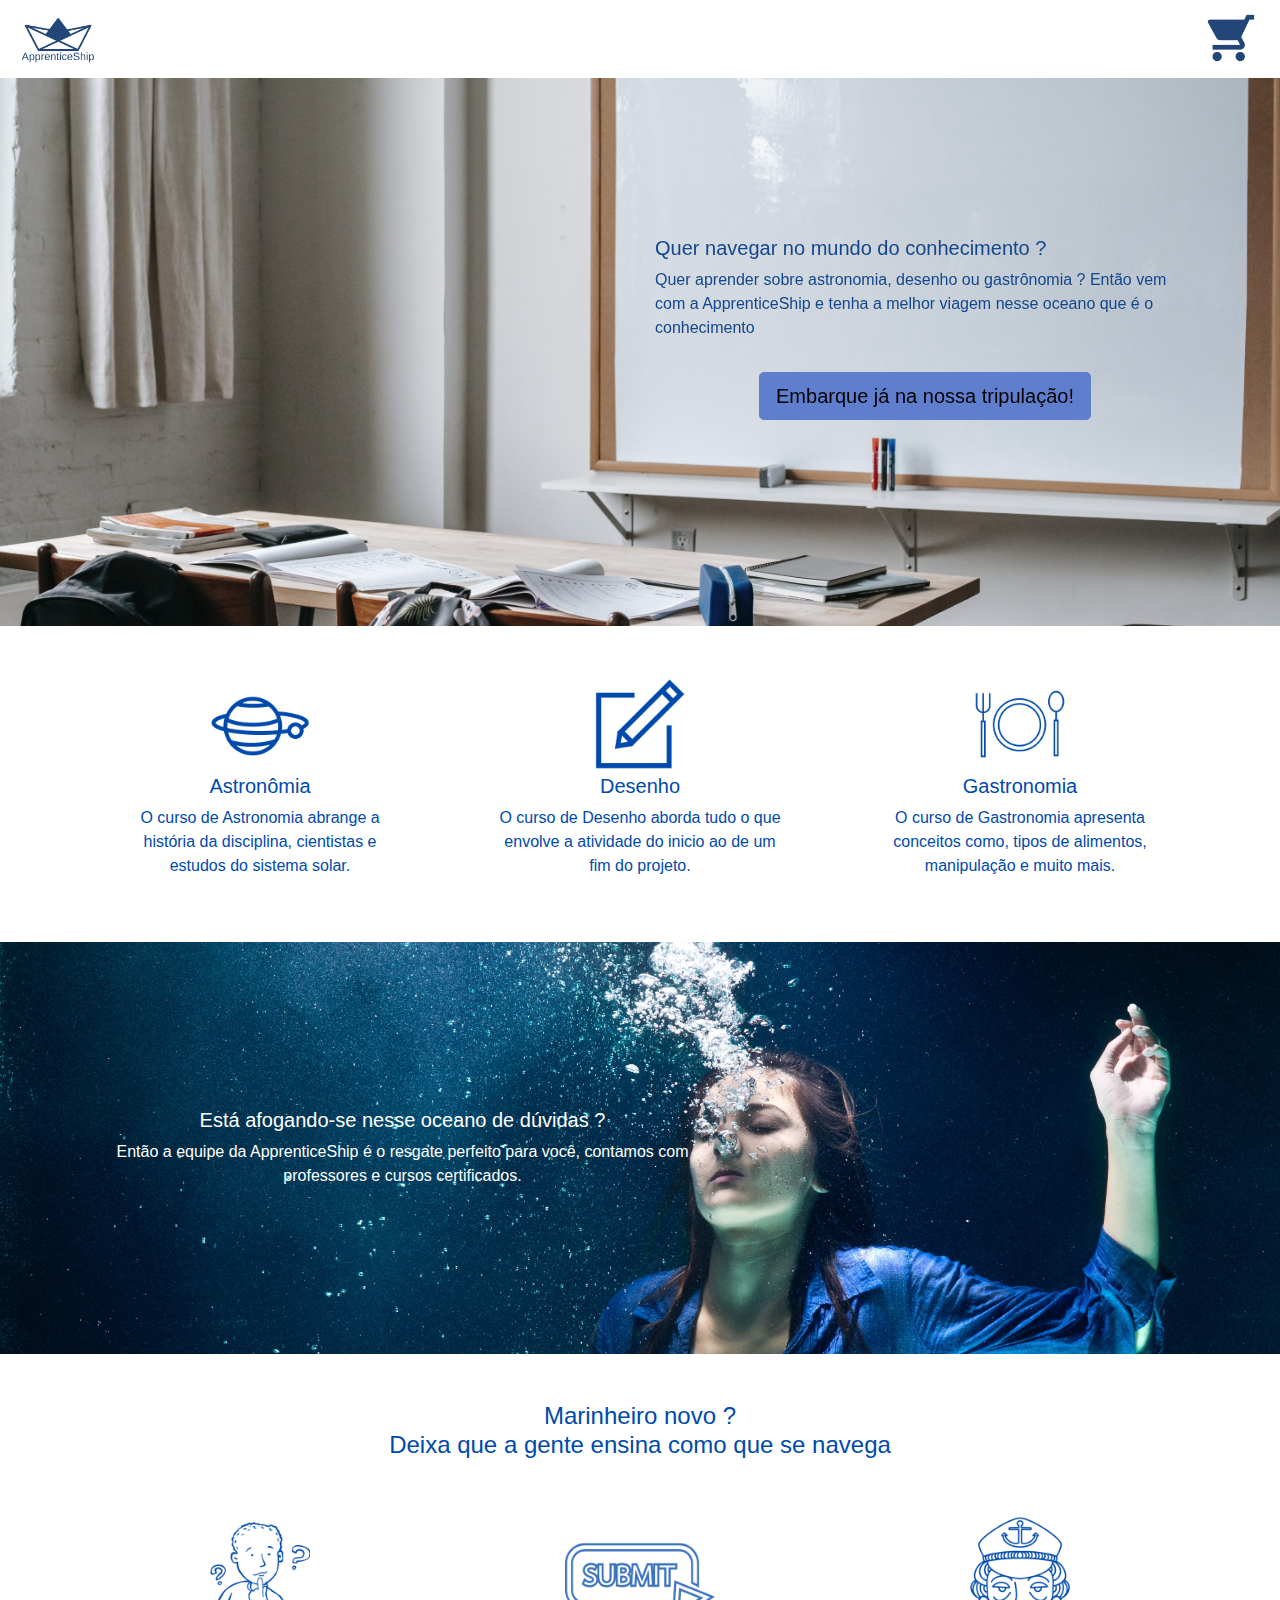
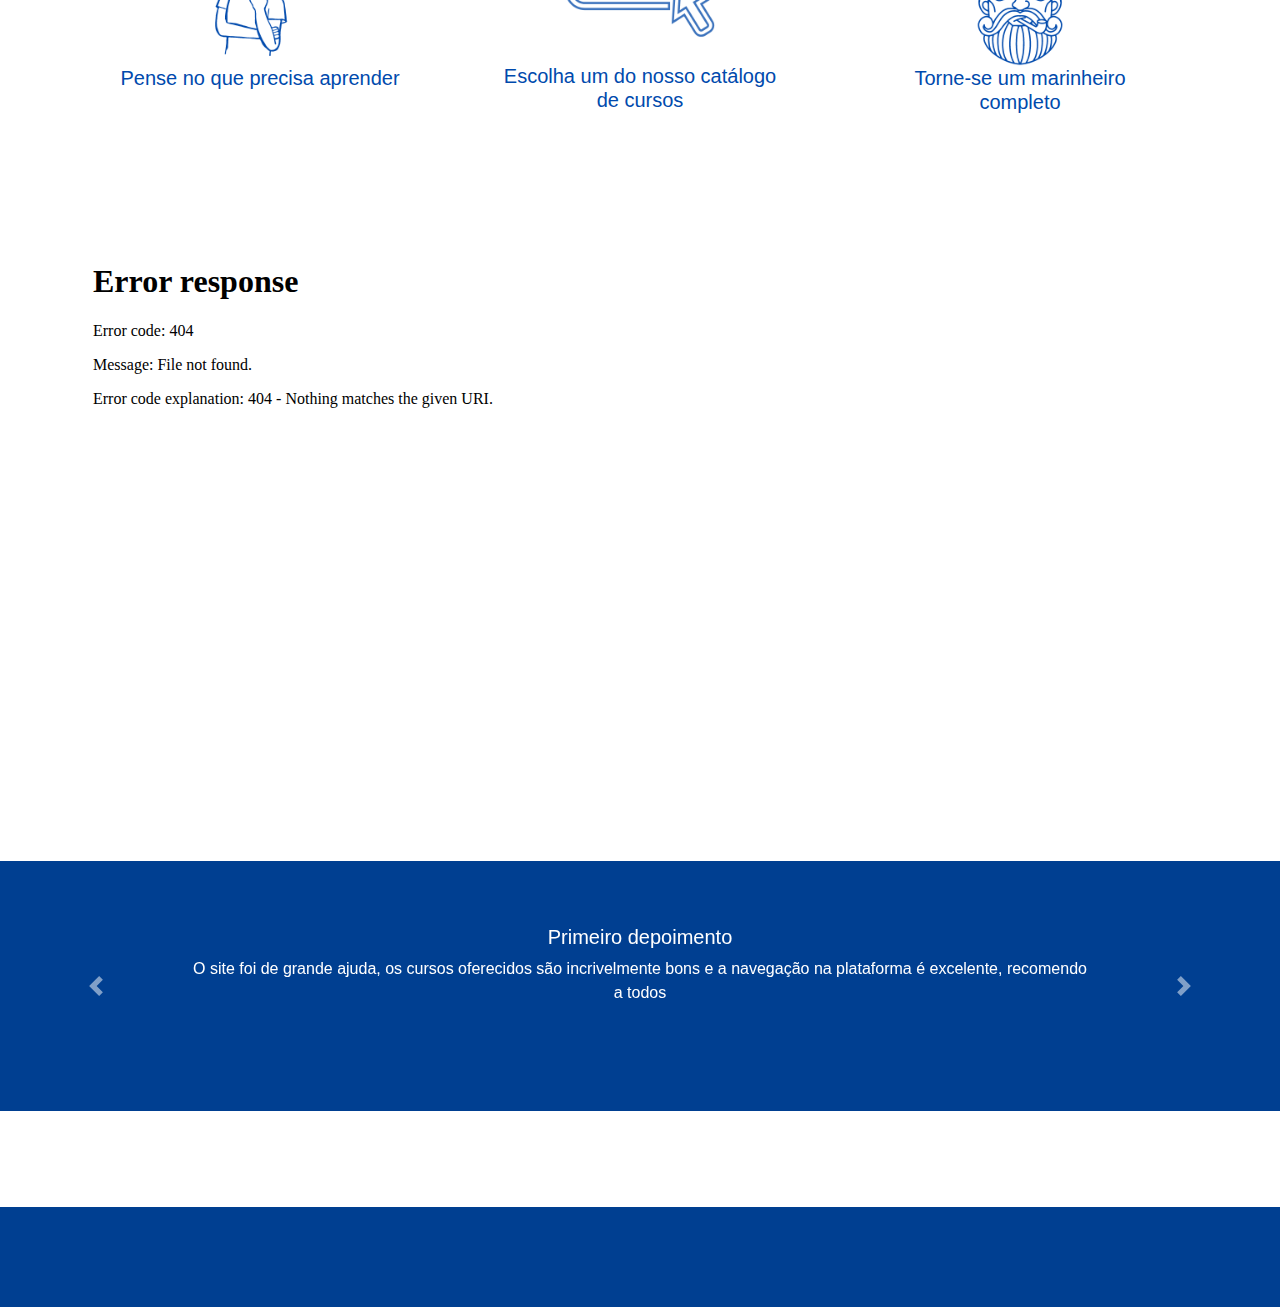
==== index.html @ dff9bfa2 "vai vai" ====
<!doctype html>
<html lang="pt-BR">
  <head>
    <meta charset="utf-8">
    <meta name="viewport" content="width=device-width, initial-scale=1, shrink-to-fit=no">
    

    <link rel="stylesheet" href="https://stackpath.bootstrapcdn.com/bootstrap/4.3.1/css/bootstrap.min.css" integrity="sha384-ggOyR0iXCbMQv3Xipma34MD+dH/1fQ784/j6cY/iJTQUOhcWr7x9JvoRxT2MZw1T" crossorigin="anonymous">
    <link rel="stylesheet" href="style.css">
    </head>
    <body>
        <header>
            <nav class="navbar navbar-light bg-light px-2">
                <a class="navbar-brand" href="#">
                    <img src="images\logo2.png" height="50px">
                </a>
                <a class="navbar-brand" href="#">
                    <img src="images\cart.png" height="50px">
                </a>
            </nav>
        </header>
        <section class="my-5 section1">
            <div class="container pt-2">
                <div class="row justify-content-end">
                    <div class="col-lg-6">
                        <h5 class="se1">Quer navegar no mundo do conhecimento ?</h5>
                        <p class="se1">Quer aprender sobre astronomia, desenho ou gastrônomia ?
                         Então vem com a ApprenticeShip e tenha a melhor viagem nesse oceano que é o conhecimento</p>
                    </div>
                </div>
                <div class="row mt-3 justify-content-end">
                    <div class="text-center mb-2 pb-5 col-lg-6">
                        <a href="#">
                            <button class="btn btn-primary btn-lg">
                                Embarque já na nossa tripulação!
                            </button>
                        </a>
                    </div>
                </div>
            </div>
        </section>

        <section class="my-5">
            <div class="container">
                <div class="products row text-center">
                    <div class="col-lg-4 px-5">
                        <img src="images\telescopic.jpg" height="100px">
                        <h5>Astronômia</h5>
                        <p> O curso de Astronomia abrange a história da disciplina, cientistas e estudos do sistema solar.</p>
                    </div>
                    <div class="col-lg-4 px-5">
                        <img src="images\draw.jpg" height="100px">
                        <h5>Desenho</h5>
                        <p>O curso de Desenho aborda tudo o que envolve a atividade do inicio ao de um fim do projeto.</p>
                    </div>
                    <div class="col-lg-4 px-5">
                        <img src="images\kitchen.jpg" height="100px">
                        <h5>Gastronomia</h5>
                        <p>O curso de Gastronomia apresenta conceitos como, tipos de alimentos, manipulação e muito mais.</p>
                    </div>
                </div>
            </div>
        </section>
        
        <section class="my-5 py-5 section2">
            <div class="container">
                <div class="row justify-content-left">
                    <div class="col-lg-7 mt-3 text-white text-center">
                        <h5>Está afogando-se nesse oceano de dúvidas ?</h5>
                        <p>Então a equipe da ApprenticeShip é o resgate perfeito para você, contamos com professores e cursos certificados.</p>
                    </div>
                </div>
            </div>
        </section>

        <section>
            <div class="container">
                <div class="row my-5 text-center">
                    <div class="col-lg-12 learning">
                        <h4>Marinheiro novo ?<br>Deixa que a gente ensina como que se navega</h4>
                    </div>
                </div>
                <div class="products row text-center">
                    <div class="col-lg-4 px-5 mb-5 pb-5">
                        <img src="images\pensa.png" height="150px">
                        <h5>Pense no que precisa aprender</h5>
                    </div>
                    <div class="col-lg-4 px-5 pt-4 pb-5">
                        <img src="images\submit.png" height="100px">
                        <h5 class="pt-4">Escolha um do nosso catálogo de cursos</h5>
                    </div>
                    <div class="col-lg-4 px-5 pb-5">
                        <img src="images\marin.png" height="150px">
                        <h5>Torne-se um marinheiro completo</h5>
                    </div>
                </div>
            </div>
        </section>
        
        <section class="py-5">
            <div class="container">
                <div class="embed-responsive embed-responsive-21by9">
                    <iframe class="embed-responsive-item" src="images\video.mp4" allowfullscreen></iframe>
                </div>
            </div>
        </section>

        <section class="py-5">
                <div id="carouselExampleIndicators" class="carousel py-5" data-ride="carousel">
                    <ol class="carousel-indicators">
                      <li data-target="#carouselExampleIndicators" data-slide-to="0" class="active"></li>
                      <li data-target="#carouselExampleIndicators" data-slide-to="1"></li>
                      <li data-target="#carouselExampleIndicators" data-slide-to="2"></li>
                    </ol>
                    <div class="carousel-inner wall-1 pt-5">
                        <div class="carousel-item active">
                            <div class="carousel-caption">
                              <h5>Primeiro depoimento</h5>
                              <p>O site foi de grande ajuda, os cursos oferecidos são incrivelmente bons e a navegação na plataforma é excelente, recomendo a todos</p>
                            </div>
                        </div>
                        <div class="carousel-item pt-5">
                            <div class="carousel-caption ">
                                <h5>segundo depoimento</h5>
                                <p>Os dois cursos que eu participei foram excelentes, me acrescentaram muito; A plataforma e os professores são ótimos !, *Recomendo demais !*.

                                    <br>- Jéssica , 27 anos</p>
                            </div>
                        </div>
                        <div class="carousel-item pt-5">
                            <div class="carousel-caption">
                              <h5>Terceiro depoimento</h5>
                              <p>A plataforma ApprenticeShip foi um marco na minha formação profissional, conteúdo que vai direto ao ponto sem enrolação, com excelente suporte e por um ótimo preço. Recomendo à todos meus amigos</p>
                            </div>
                    </div>
                    <a class="carousel-control-prev" href="#carouselExampleIndicators" role="button" data-slide="prev">
                      <span class="carousel-control-prev-icon" aria-hidden="true"></span>
                      <span class="sr-only">Previous</span>
                    </a>
                    <a class="carousel-control-next" href="#carouselExampleIndicators" role="button" data-slide="next">
                      <span class="carousel-control-next-icon" aria-hidden="true"></span>
                      <span class="sr-only">Next</span>
                    </a>
                  </div>
            </div>
        </section>

        <footer class="bg-primary wall">
            
        </footer>

        

    <script src="https://code.jquery.com/jquery-3.3.1.slim.min.js" integrity="sha384-q8i/X+965DzO0rT7abK41JStQIAqVgRVzpbzo5smXKp4YfRvH+8abtTE1Pi6jizo" crossorigin="anonymous"></script>
    <script src="https://cdnjs.cloudflare.com/ajax/libs/popper.js/1.14.7/umd/popper.min.js" integrity="sha384-UO2eT0CpHqdSJQ6hJty5KVphtPhzWj9WO1clHTMGa3JDZwrnQq4sF86dIHNDz0W1" crossorigin="anonymous"></script>
    <script src="https://stackpath.bootstrapcdn.com/bootstrap/4.3.1/js/bootstrap.min.js" integrity="sha384-JjSmVgyd0p3pXB1rRibZUAYoIIy6OrQ6VrjIEaFf/nJGzIxFDsf4x0xIM+B07jRM" crossorigin="anonymous"></script>
    </body>
</html>
---- style.css ----
.navbar-light{
    filter: grayscale(50%);
}
.bg-light{
    background-color: white!important;
    height: 30px;
}
.bg-primary{
    background-color: #003f91!important;
}
.products{
    color: #004aad;
}
.btn-primary{
    background-color: #527ff1!important;
    border-color: #527ff1!important;
    color: black!important;
}
.btn-primary:hover{
    background-color: #476ed1!important;
    border-color: #476ed1!important;
}
.learning{
    color: #004aad;
}
.section1{

    background-image: url("images/section1-1.jpg");
    background-size: 100%;
    background-repeat: no-repeat ;
    background-position: center;
    filter: grayscale(30%);
    padding-bottom: 150px!important;
    padding-top: 150px!important;
}
.section2{

    background-image: url("images/section22.jpg");
    background-size: 100%;
    background-repeat: no-repeat ;
    background-position: center;
    padding-bottom: 150px!important;
    padding-top: 150px!important;
}
.se1{
    color: #004aad;
}
.wall{
    color: black!important;
    height: 100px;
}
.wall-1{

    background-color: #003f91!important;
    background-repeat: no-repeat ;
    background-position: center;
    padding-bottom: 50px!important;
    padding-top: 200px!important;
    height: 50px!important;
}
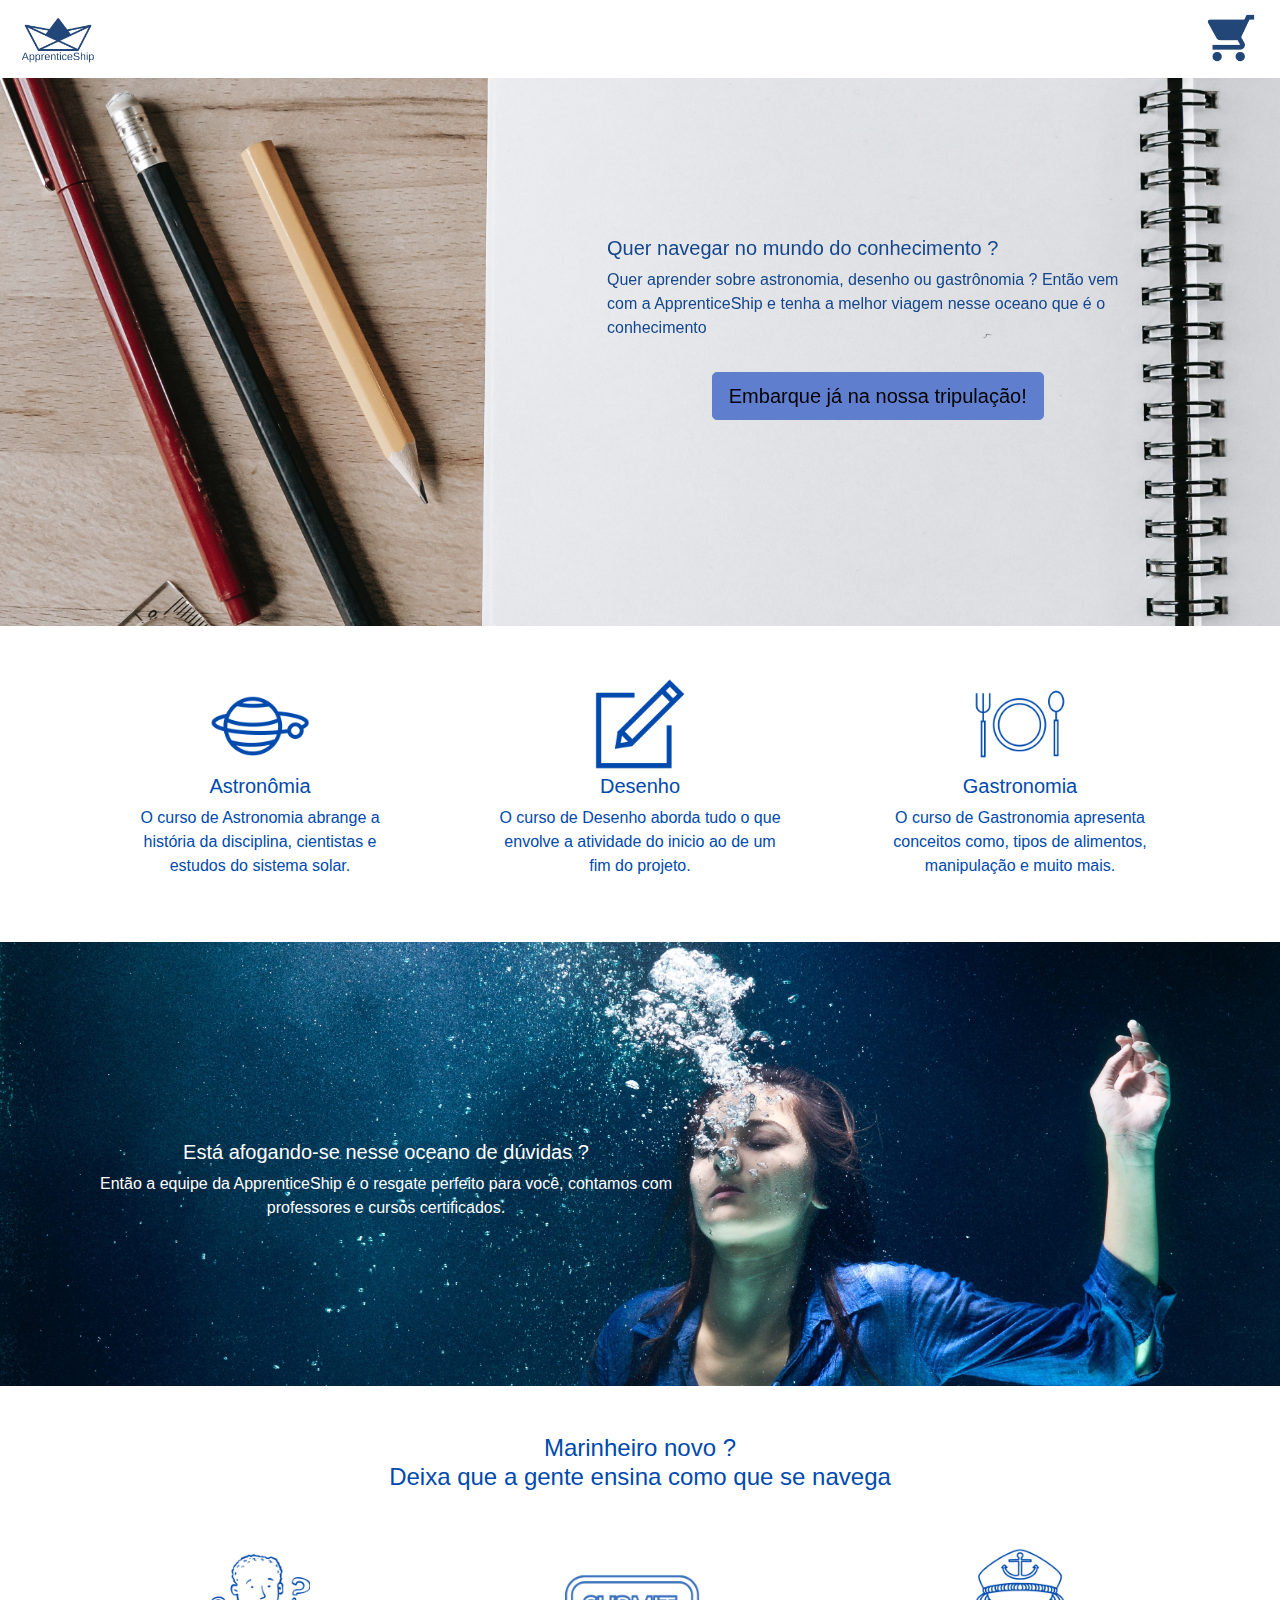
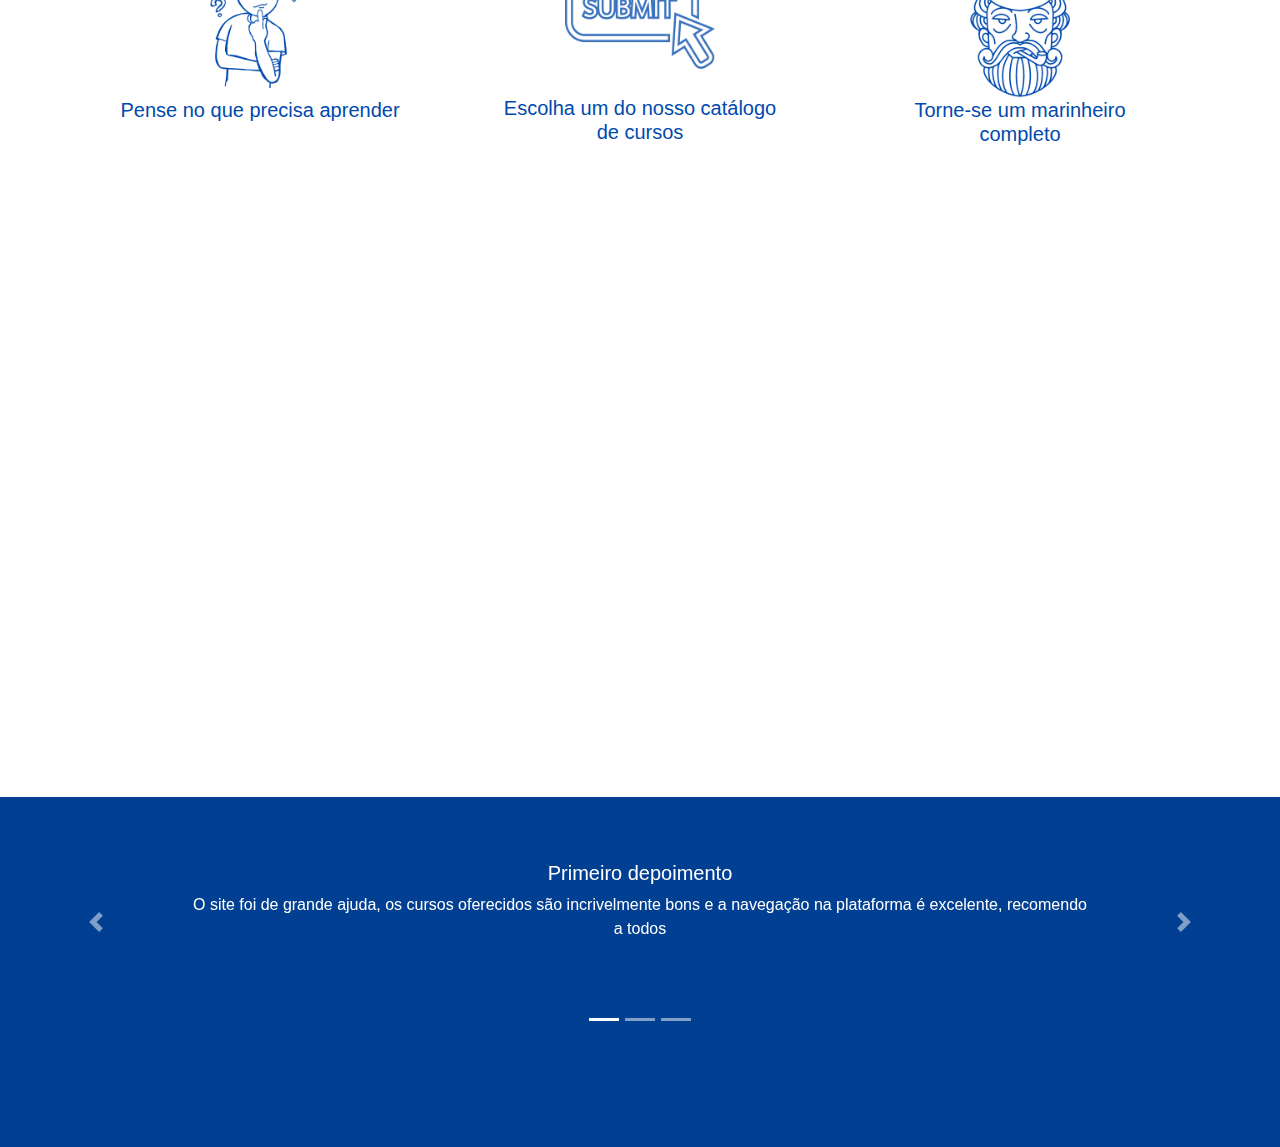
==== commit 3ebed428: "video youtube" ====
--- a/index.html
+++ b/index.html
@@ -19,17 +19,37 @@
                 </a>
             </nav>
         </header>
-        <section class="my-5 section1">
+        <section class="my-5 d-md-none section1">
             <div class="container pt-2">
                 <div class="row justify-content-end">
-                    <div class="col-lg-6">
+                    <div class="col-sm-6 pr-5">
                         <h5 class="se1">Quer navegar no mundo do conhecimento ?</h5>
                         <p class="se1">Quer aprender sobre astronomia, desenho ou gastrônomia ?
                          Então vem com a ApprenticeShip e tenha a melhor viagem nesse oceano que é o conhecimento</p>
                     </div>
                 </div>
                 <div class="row mt-3 justify-content-end">
-                    <div class="text-center mb-2 pb-5 col-lg-6">
+                    <div class="text-center mb-2 pb-5 col-sm-6 pr-5">
+                        <a href="#">
+                            <button class="btn btn-primary btn-md">
+                                Embarque já na nossa tripulação!
+                            </button>
+                        </a>
+                    </div>
+                </div>
+            </div>
+        </section>
+        <section class="my-5 d-none d-md-block section1">
+            <div class="container pt-2">
+                <div class="row justify-content-end">
+                    <div class="col-md-6 mr-5">
+                        <h5 class="se1">Quer navegar no mundo do conhecimento ?</h5>
+                        <p class="se1">Quer aprender sobre astronomia, desenho ou gastrônomia ?
+                         Então vem com a ApprenticeShip e tenha a melhor viagem nesse oceano que é o conhecimento</p>
+                    </div>
+                </div>
+                <div class="row mt-3 justify-content-end mr-5">
+                    <div class="text-center mb-2 pb-5 col-md-6">
                         <a href="#">
                             <button class="btn btn-primary btn-lg">
                                 Embarque já na nossa tripulação!
@@ -44,28 +64,38 @@
             <div class="container">
                 <div class="products row text-center">
                     <div class="col-lg-4 px-5">
-                        <img src="images\telescopic.jpg" height="100px">
+                        <img src="images\telescopic.png" height="100px">
                         <h5>Astronômia</h5>
                         <p> O curso de Astronomia abrange a história da disciplina, cientistas e estudos do sistema solar.</p>
                     </div>
                     <div class="col-lg-4 px-5">
-                        <img src="images\draw.jpg" height="100px">
+                        <img src="images\draw.png" height="100px">
                         <h5>Desenho</h5>
                         <p>O curso de Desenho aborda tudo o que envolve a atividade do inicio ao de um fim do projeto.</p>
                     </div>
                     <div class="col-lg-4 px-5">
-                        <img src="images\kitchen.jpg" height="100px">
+                        <img src="images\kitchen.png" height="100px">
                         <h5>Gastronomia</h5>
                         <p>O curso de Gastronomia apresenta conceitos como, tipos de alimentos, manipulação e muito mais.</p>
                     </div>
                 </div>
             </div>
         </section>
-        
-        <section class="my-5 py-5 section2">
+
+        <section class="d-md-none section2 py-5">
             <div class="container">
-                <div class="row justify-content-left">
-                    <div class="col-lg-7 mt-3 text-white text-center">
+                <div class="row pt-5 justify-content-start pe">
+                    <div class="col-md-7 mt-0 mb-5 text-white text-center">
+                        <p class="title">Está afogando-se nesse oceano de dúvidas ?</p>
+                        <p>Então a equipe da ApprenticeShip é o resgate perfeito para você, contamos com professores e cursos certificados.</p>
+                    </div>
+                </div>
+            </div>
+        </section>
+        <section class="d-none d-md-block section2 py-5">
+            <div class="container">
+                <div class="row pt-5 justify-content-start">
+                    <div class="col-md-7 pr-5 text-white text-center">
                         <h5>Está afogando-se nesse oceano de dúvidas ?</h5>
                         <p>Então a equipe da ApprenticeShip é o resgate perfeito para você, contamos com professores e cursos certificados.</p>
                     </div>
@@ -100,34 +130,34 @@
         <section class="py-5">
             <div class="container">
                 <div class="embed-responsive embed-responsive-21by9">
-                    <iframe class="embed-responsive-item" src="images\video.mp4" allowfullscreen></iframe>
+                    <iframe class="embed-responsive-item" src="https://www.youtube.com/watch?v=-cHSj-VCXAU&t=16s" allowfullscreen></iframe>
                 </div>
             </div>
         </section>
 
-        <section class="py-5">
-                <div id="carouselExampleIndicators" class="carousel py-5" data-ride="carousel">
+        <section>
+                <div id="carouselExampleIndicators" class="carousel" data-ride="carousel">
                     <ol class="carousel-indicators">
                       <li data-target="#carouselExampleIndicators" data-slide-to="0" class="active"></li>
                       <li data-target="#carouselExampleIndicators" data-slide-to="1"></li>
                       <li data-target="#carouselExampleIndicators" data-slide-to="2"></li>
                     </ol>
-                    <div class="carousel-inner wall-1 pt-5">
+                    <div class="carousel-inner wall-1">
                         <div class="carousel-item active">
                             <div class="carousel-caption">
                               <h5>Primeiro depoimento</h5>
                               <p>O site foi de grande ajuda, os cursos oferecidos são incrivelmente bons e a navegação na plataforma é excelente, recomendo a todos</p>
                             </div>
                         </div>
-                        <div class="carousel-item pt-5">
-                            <div class="carousel-caption ">
+                        <div class="carousel-item py-4">
+                            <div class="carousel-caption">
                                 <h5>segundo depoimento</h5>
                                 <p>Os dois cursos que eu participei foram excelentes, me acrescentaram muito; A plataforma e os professores são ótimos !, *Recomendo demais !*.
 
                                     <br>- Jéssica , 27 anos</p>
                             </div>
                         </div>
-                        <div class="carousel-item pt-5">
+                        <div class="carousel-item py-5">                            
                             <div class="carousel-caption">
                               <h5>Terceiro depoimento</h5>
                               <p>A plataforma ApprenticeShip foi um marco na minha formação profissional, conteúdo que vai direto ao ponto sem enrolação, com excelente suporte e por um ótimo preço. Recomendo à todos meus amigos</p>
--- a/style.css
+++ b/style.css
@@ -52,9 +52,16 @@
 .wall-1{
 
     background-color: #003f91!important;
-    background-repeat: no-repeat ;
-    background-position: center;
     padding-bottom: 50px!important;
     padding-top: 200px!important;
     height: 50px!important;
+}
+.pe{
+    padding-right: 300px;
+    font-size: 13px;
+}
+.title{
+    padding-top: 10px;
+    font-size: 15px;
+    font-weight: bold;
 }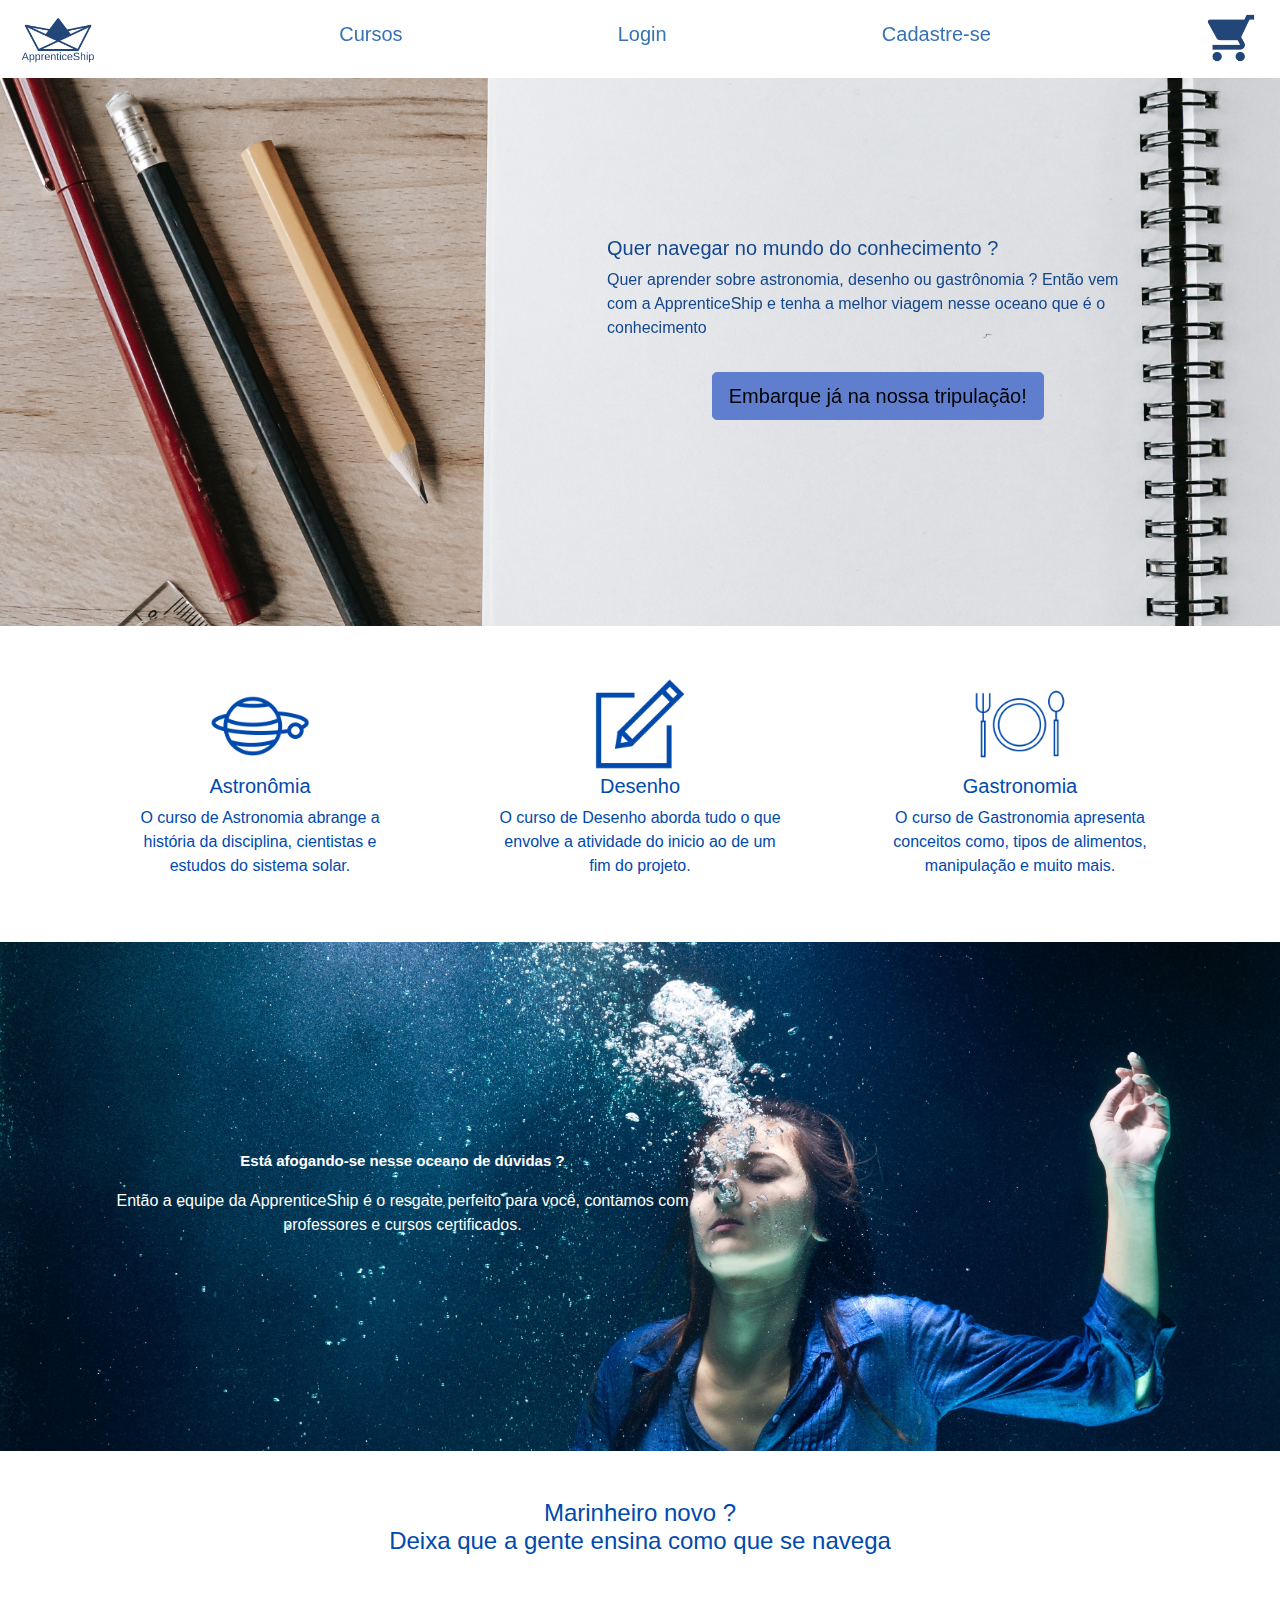
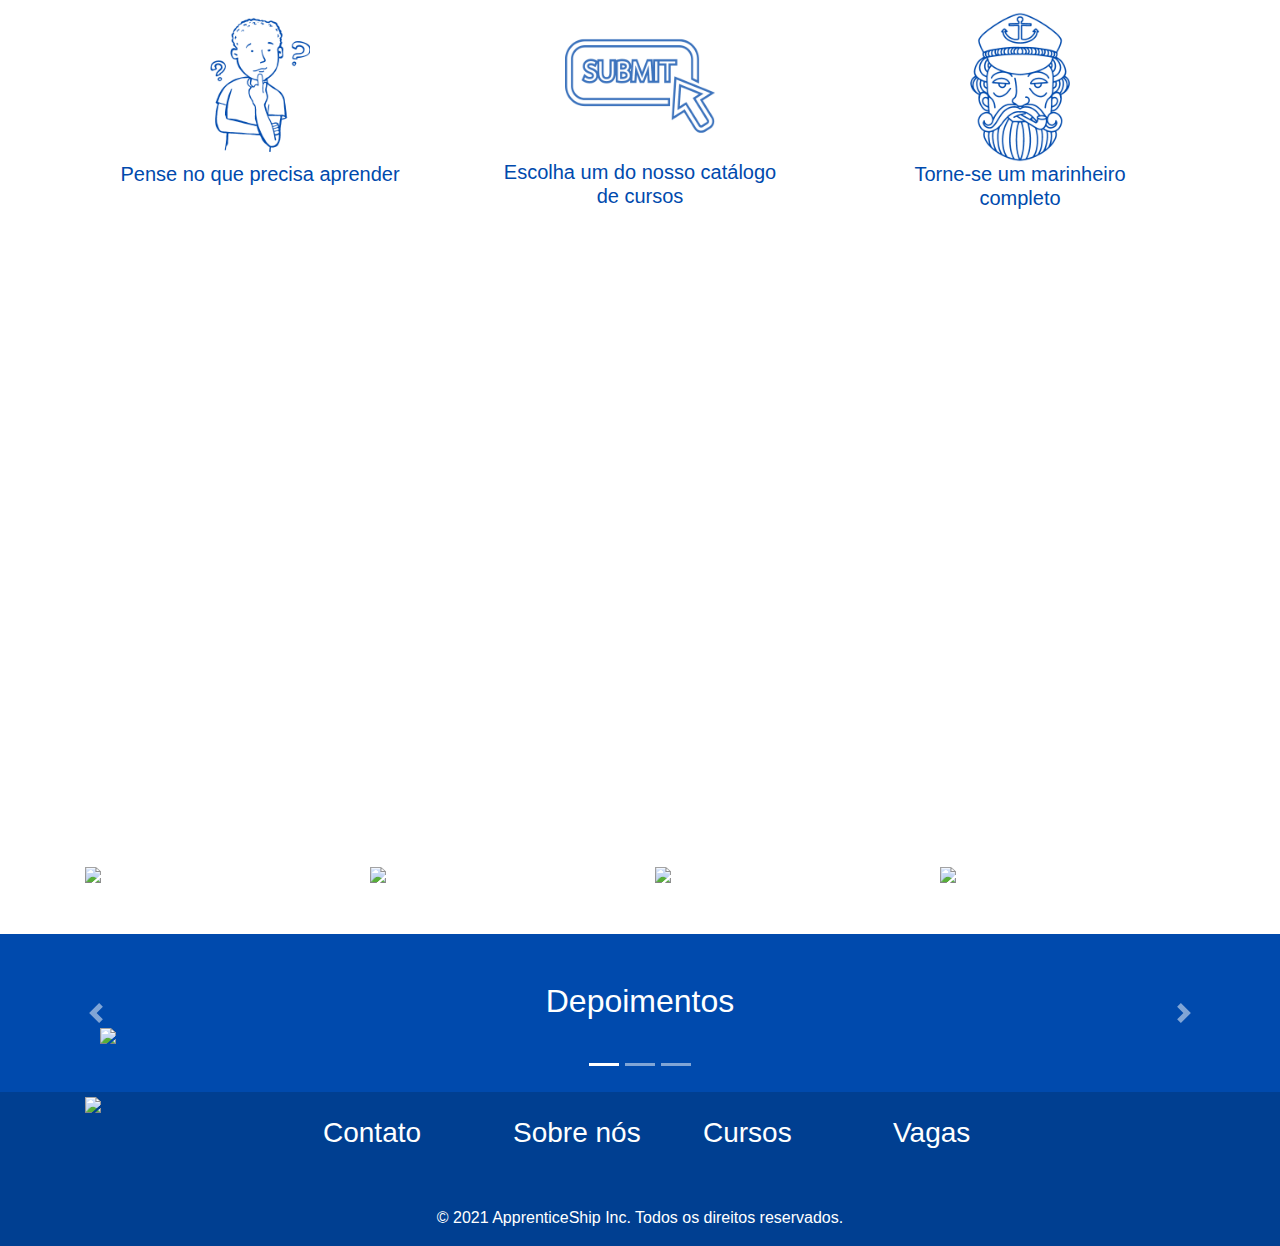
==== commit 31ef6092: "final.1" ====
--- a/index.html
+++ b/index.html
@@ -14,10 +14,18 @@
                 <a class="navbar-brand" href="#">
                     <img src="images\logo2.png" height="50px">
                 </a>
+                <a  href="#">
+                    <h5>Cursos</h5>
+                </a>
+                <a  href="#">
+                    <h5>Login</h5>
+                </a>
+                <a  href="#">
+                    <h5>Cadastre-se</h5>
+                </a>
                 <a class="navbar-brand" href="#">
                     <img src="images\cart.png" height="50px">
                 </a>
-            </nav>
         </header>
         <section class="my-5 d-md-none section1">
             <div class="container pt-2">
@@ -82,21 +90,11 @@
             </div>
         </section>
 
-        <section class="d-md-none section2 py-5">
-            <div class="container">
-                <div class="row pt-5 justify-content-start pe">
+        <section class="section2 py-5">
+            <div class="container">
+                <div class="row pt-5 justify-content-start">
                     <div class="col-md-7 mt-0 mb-5 text-white text-center">
                         <p class="title">Está afogando-se nesse oceano de dúvidas ?</p>
-                        <p>Então a equipe da ApprenticeShip é o resgate perfeito para você, contamos com professores e cursos certificados.</p>
-                    </div>
-                </div>
-            </div>
-        </section>
-        <section class="d-none d-md-block section2 py-5">
-            <div class="container">
-                <div class="row pt-5 justify-content-start">
-                    <div class="col-md-7 pr-5 text-white text-center">
-                        <h5>Está afogando-se nesse oceano de dúvidas ?</h5>
                         <p>Então a equipe da ApprenticeShip é o resgate perfeito para você, contamos com professores e cursos certificados.</p>
                     </div>
                 </div>
@@ -129,54 +127,87 @@
         
         <section class="py-5">
             <div class="container">
-                <div class="embed-responsive embed-responsive-21by9">
-                    <iframe class="embed-responsive-item" src="https://www.youtube.com/watch?v=-cHSj-VCXAU&t=16s" allowfullscreen></iframe>
-                </div>
-            </div>
-        </section>
-
-        <section>
-                <div id="carouselExampleIndicators" class="carousel" data-ride="carousel">
-                    <ol class="carousel-indicators">
-                      <li data-target="#carouselExampleIndicators" data-slide-to="0" class="active"></li>
-                      <li data-target="#carouselExampleIndicators" data-slide-to="1"></li>
-                      <li data-target="#carouselExampleIndicators" data-slide-to="2"></li>
-                    </ol>
-                    <div class="carousel-inner wall-1">
-                        <div class="carousel-item active">
-                            <div class="carousel-caption">
-                              <h5>Primeiro depoimento</h5>
-                              <p>O site foi de grande ajuda, os cursos oferecidos são incrivelmente bons e a navegação na plataforma é excelente, recomendo a todos</p>
-                            </div>
-                        </div>
-                        <div class="carousel-item py-4">
-                            <div class="carousel-caption">
-                                <h5>segundo depoimento</h5>
-                                <p>Os dois cursos que eu participei foram excelentes, me acrescentaram muito; A plataforma e os professores são ótimos !, *Recomendo demais !*.
-
-                                    <br>- Jéssica , 27 anos</p>
-                            </div>
-                        </div>
-                        <div class="carousel-item py-5">                            
-                            <div class="carousel-caption">
-                              <h5>Terceiro depoimento</h5>
-                              <p>A plataforma ApprenticeShip foi um marco na minha formação profissional, conteúdo que vai direto ao ponto sem enrolação, com excelente suporte e por um ótimo preço. Recomendo à todos meus amigos</p>
-                            </div>
-                    </div>
-                    <a class="carousel-control-prev" href="#carouselExampleIndicators" role="button" data-slide="prev">
-                      <span class="carousel-control-prev-icon" aria-hidden="true"></span>
-                      <span class="sr-only">Previous</span>
-                    </a>
-                    <a class="carousel-control-next" href="#carouselExampleIndicators" role="button" data-slide="next">
-                      <span class="carousel-control-next-icon" aria-hidden="true"></span>
-                      <span class="sr-only">Next</span>
-                    </a>
+                <div class="row  embed-responsive embed-responsive-21by9">
+                        <iframe src="https://www.youtube.com/embed/HK7feAF4VtI" title="YouTube video player"
+                frameborder="0" allow="accelerometer; autoplay; clipboard-write; encrypted-media; gyroscope; picture-in-picture" allowfullscreen></iframe>
+                </div>
+               <div class="row justify-content-center">
+                <div class="col-sm-3 pt-5">
+                    <img src="C:\Users\cmath\Desktop\programas html\gtraniee\templete vini\images\google.png" height="100px">
+                </div>
+                <div class="col-sm-3 pt-5">
+                    <img src="C:\Users\cmath\Desktop\programas html\gtraniee\templete vini\images\skype.png" height="100px">
+                </div>
+                <div class="col-sm-3 pt-5">
+                    <img src="C:\Users\cmath\Desktop\programas html\gtraniee\templete vini\images\adidas.png" height="100px">
+                </div>
+                <div class="col-sm-3 pt-5">
+                    <img src="C:\Users\cmath\Desktop\programas html\gtraniee\templete vini\images\discord.png" height="100px">
+                </div>
+               </div>
+            </div>
+        </section>
+            <div id="carouselExampleIndicators" class="py-5 carousel slide" data-ride="carousel">
+                <h2 class="text-center text-white">Depoimentos</h2>
+                <ol class="carousel-indicators">
+                  <li data-target="#carouselExampleIndicators" data-slide-to="0" class="active"></li>
+                  <li data-target="#carouselExampleIndicators" data-slide-to="1"></li>
+                  <li data-target="#carouselExampleIndicators" data-slide-to="2"></li>
+                </ol>
+                <div class="carousel-inner">
+                  <div class="carousel-item active">
+                    <img class="d-block w-100" src="C:\Users\cmath\Desktop\programas html\gtraniee\templete vini\images\depoi1.png">
                   </div>
-            </div>
-        </section>
-
-        <footer class="bg-primary wall">
-            
+                  <div class="carousel-item">
+                    <img class="d-block w-100" src="C:\Users\cmath\Desktop\programas html\gtraniee\templete vini\images\depoi2.png">
+                  </div>
+                  <div class="carousel-item">
+                    <img class="d-block w-100" src="C:\Users\cmath\Desktop\programas html\gtraniee\templete vini\images\depoi3.png">
+                  </div>
+                </div>
+                <a class="carousel-control-prev" href="#carouselExampleIndicators" role="button" data-slide="prev">
+                  <span class="carousel-control-prev-icon" aria-hidden="true"></span>
+                  <span class="sr-only">Anterior</span>
+                </a>
+                <a class="carousel-control-next" href="#carouselExampleIndicators" role="button" data-slide="next">
+                  <span class="carousel-control-next-icon" aria-hidden="true"></span>
+                  <span class="sr-only">Próximo</span>
+                </a>
+            </div>
+
+        <footer class="bg-primary">
+            <div class="container">
+                <div class="row">
+                    <div class="col-lg-2 pb-4 mr-5">
+                        <a href="#">
+                            <img src="C:\Users\cmath\Desktop\programas html\gtraniee\templete vini\images\logoB.png" height="100px">
+                        </a>
+                    </div>
+                    <div class="col-lg-2 pt-4">
+                        <a href="#">
+                            <h3 class="text-white">Contato</h3>
+                        </a>
+                    </div>
+                    <div class="col-lg-2 pt-4">
+                        <a href="#">
+                            <h3 class="text-white">Sobre nós</h3>
+                        </a>
+                    </div>
+                    <div class="col-lg-2 pt-4">
+                        <a href="#">
+                            <h3 class="text-white">Cursos</h3>
+                        </a>
+                    </div>
+                    <div class="col-lg-2 pt-4">
+                        <a href="#">
+                            <h3 class="text-white">Vagas</h3>
+                        </a>
+                    </div>
+                    <div class="col-lg-12 text-center pt-5 mb-0">
+                        <p class="text-white">© 2021 ApprenticeShip Inc. Todos os direitos reservados.</p>
+                    </div>
+                </div>
+            </div>
         </footer>
 
         
--- a/style.css
+++ b/style.css
@@ -45,10 +45,7 @@
 .se1{
     color: #004aad;
 }
-.wall{
-    color: black!important;
-    height: 100px;
-}
+
 .wall-1{
 
     background-color: #003f91!important;
@@ -64,4 +61,9 @@
     padding-top: 10px;
     font-size: 15px;
     font-weight: bold;
+}
+.slide{
+    padding-left: 100px !important;
+    padding-right: 100px !important;
+    background-color: #004aad;
 }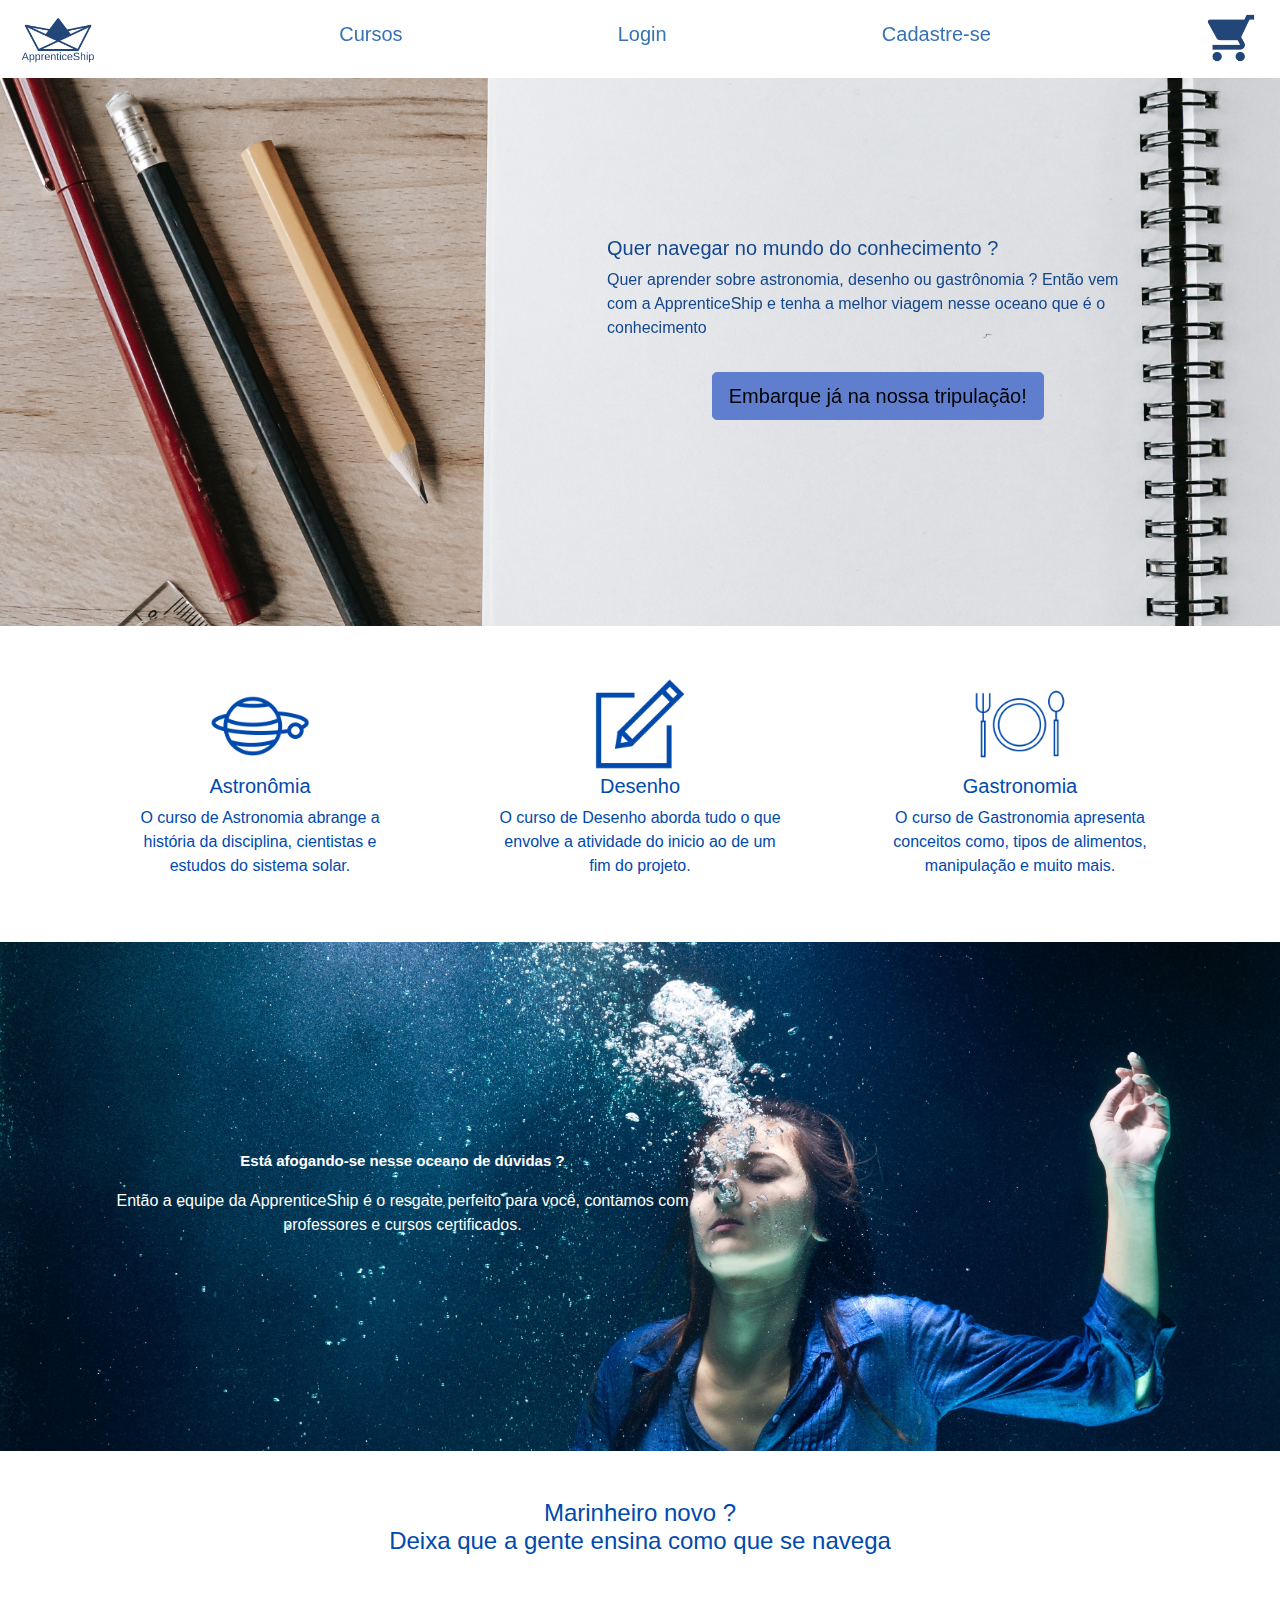
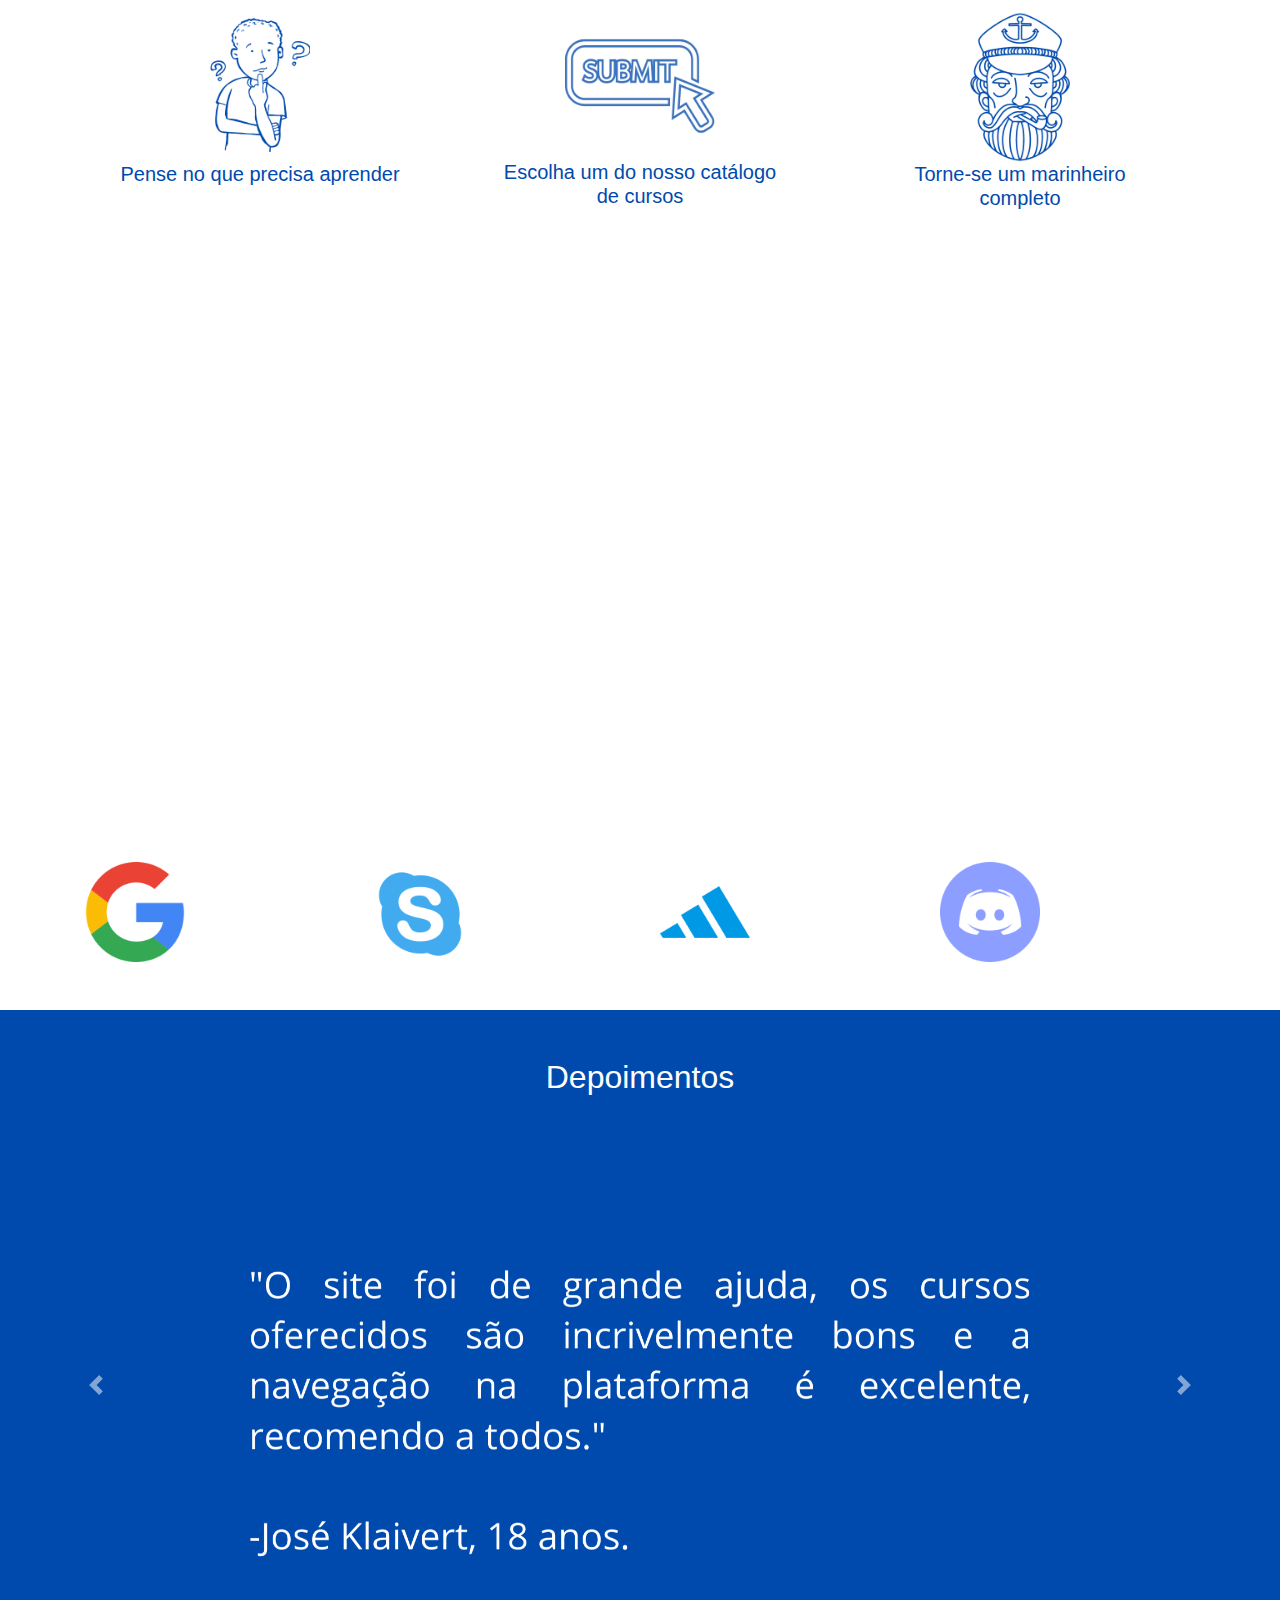
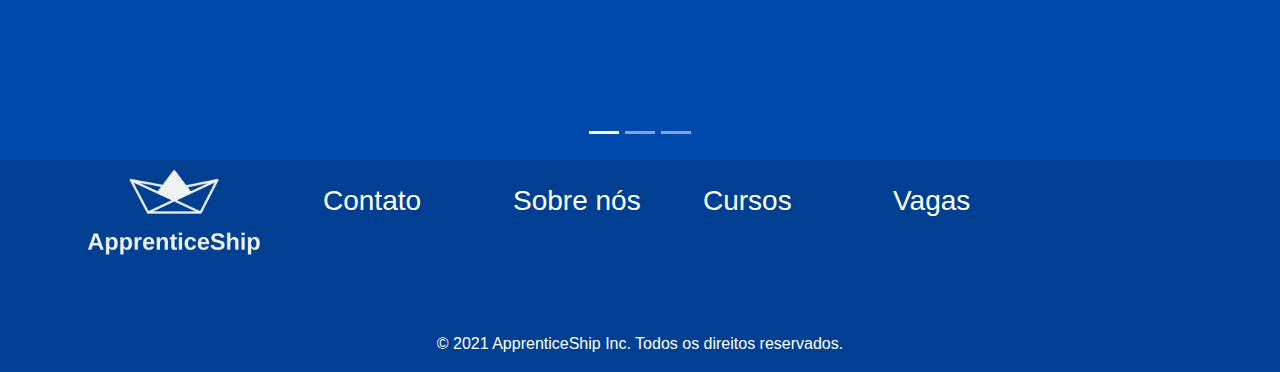
==== commit 706888ee: "final.1" ====
--- a/index.html
+++ b/index.html
@@ -133,16 +133,16 @@
                 </div>
                <div class="row justify-content-center">
                 <div class="col-sm-3 pt-5">
-                    <img src="C:\Users\cmath\Desktop\programas html\gtraniee\templete vini\images\google.png" height="100px">
-                </div>
-                <div class="col-sm-3 pt-5">
-                    <img src="C:\Users\cmath\Desktop\programas html\gtraniee\templete vini\images\skype.png" height="100px">
-                </div>
-                <div class="col-sm-3 pt-5">
-                    <img src="C:\Users\cmath\Desktop\programas html\gtraniee\templete vini\images\adidas.png" height="100px">
-                </div>
-                <div class="col-sm-3 pt-5">
-                    <img src="C:\Users\cmath\Desktop\programas html\gtraniee\templete vini\images\discord.png" height="100px">
+                    <img src="images\google.png" height="100px">
+                </div>
+                <div class="col-sm-3 pt-5">
+                    <img src="images\skype.png" height="100px">
+                </div>
+                <div class="col-sm-3 pt-5">
+                    <img src="images\adidas.png" height="100px">
+                </div>
+                <div class="col-sm-3 pt-5">
+                    <img src="images\discord.png" height="100px">
                 </div>
                </div>
             </div>
@@ -156,13 +156,13 @@
                 </ol>
                 <div class="carousel-inner">
                   <div class="carousel-item active">
-                    <img class="d-block w-100" src="C:\Users\cmath\Desktop\programas html\gtraniee\templete vini\images\depoi1.png">
+                    <img class="d-block w-100" src="images\depoi1.png">
                   </div>
                   <div class="carousel-item">
-                    <img class="d-block w-100" src="C:\Users\cmath\Desktop\programas html\gtraniee\templete vini\images\depoi2.png">
+                    <img class="d-block w-100" src="images\depoi2.png">
                   </div>
                   <div class="carousel-item">
-                    <img class="d-block w-100" src="C:\Users\cmath\Desktop\programas html\gtraniee\templete vini\images\depoi3.png">
+                    <img class="d-block w-100" src="images\depoi3.png">
                   </div>
                 </div>
                 <a class="carousel-control-prev" href="#carouselExampleIndicators" role="button" data-slide="prev">
@@ -180,7 +180,7 @@
                 <div class="row">
                     <div class="col-lg-2 pb-4 mr-5">
                         <a href="#">
-                            <img src="C:\Users\cmath\Desktop\programas html\gtraniee\templete vini\images\logoB.png" height="100px">
+                            <img src="images\logoB.png" height="100px">
                         </a>
                     </div>
                     <div class="col-lg-2 pt-4">
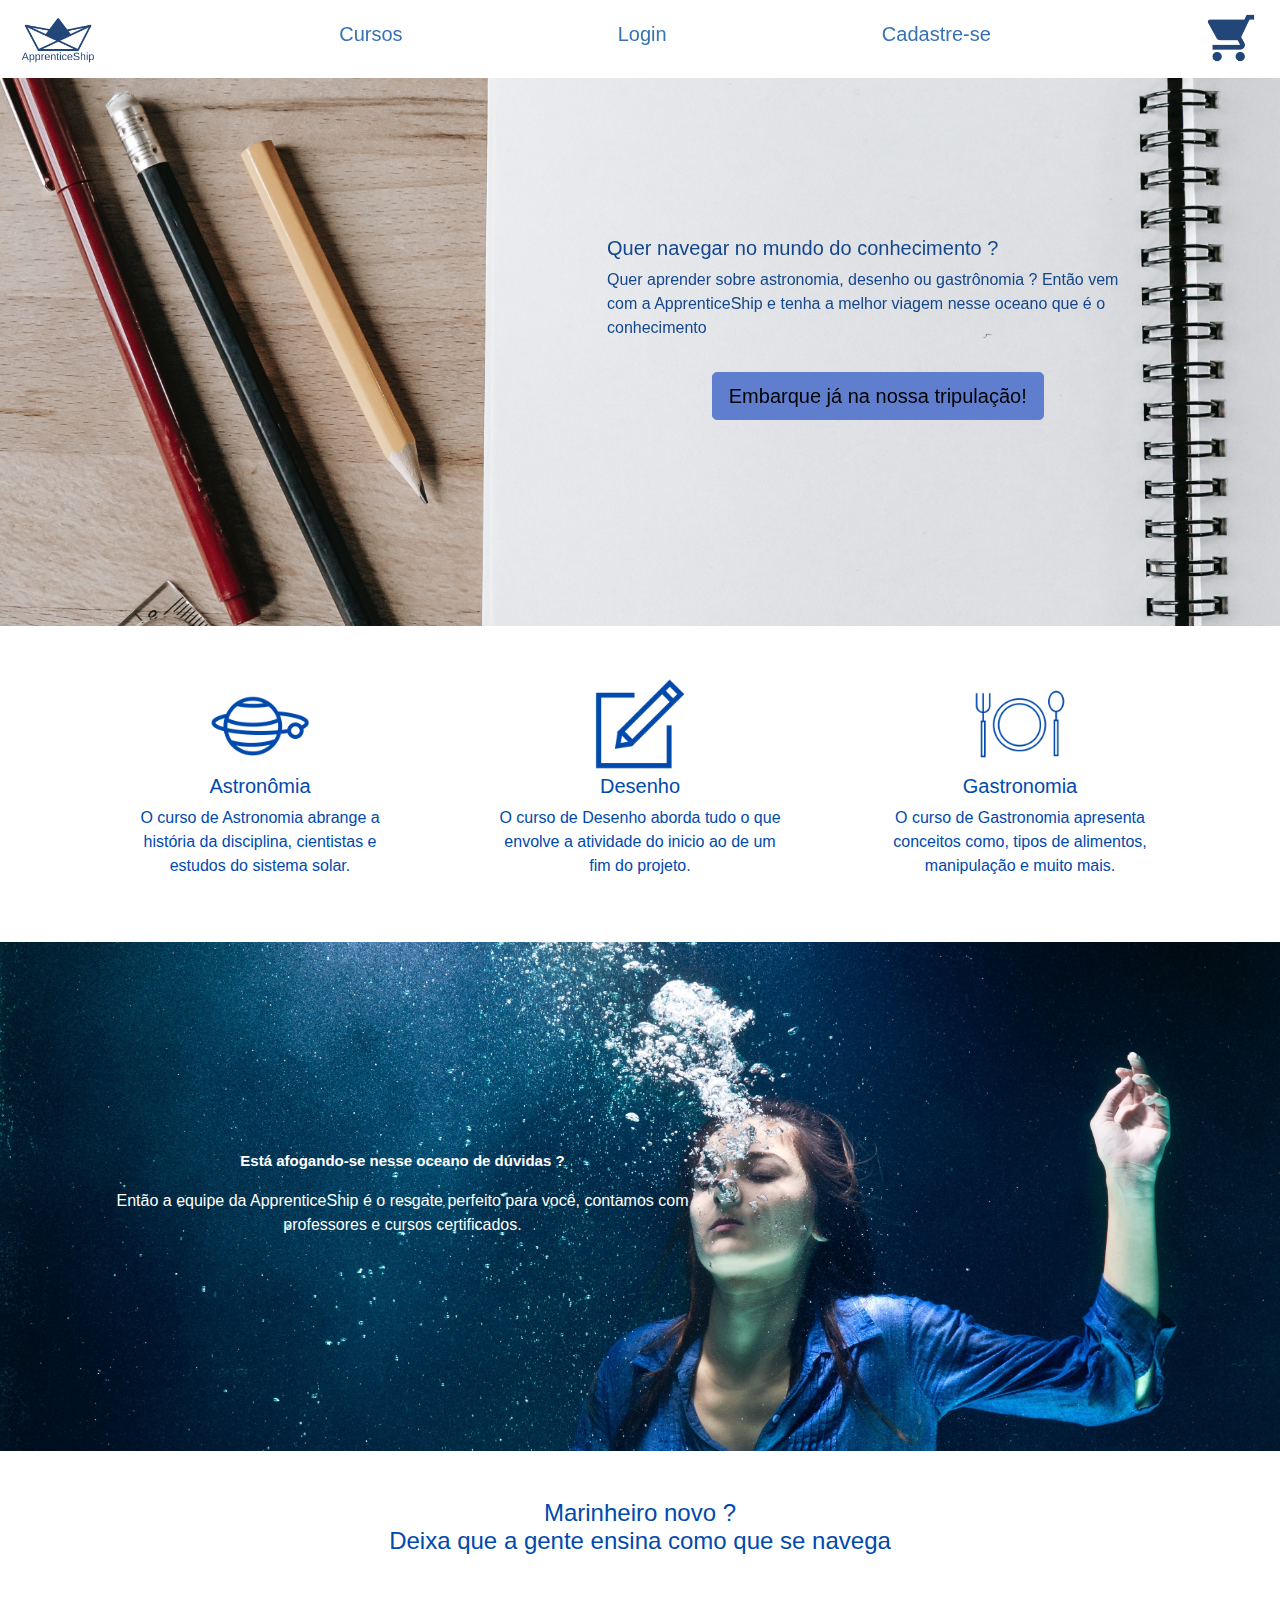
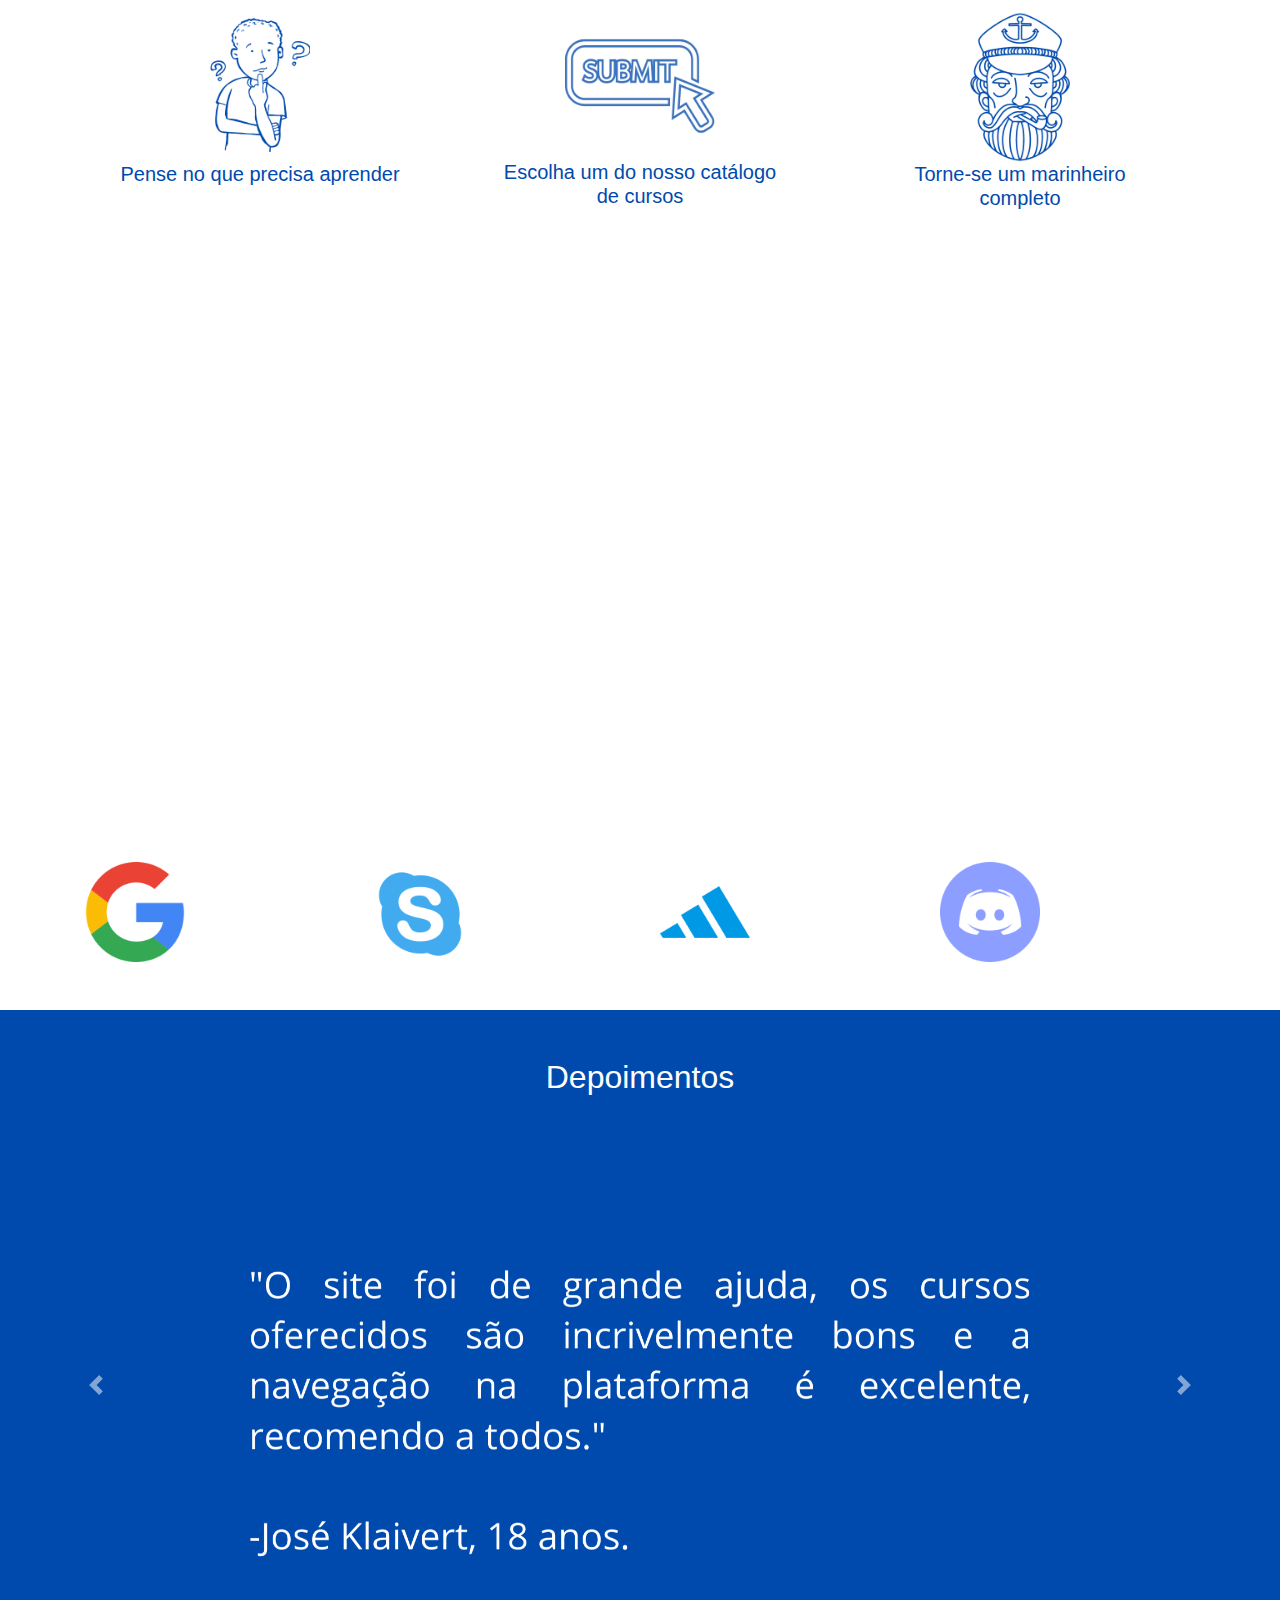
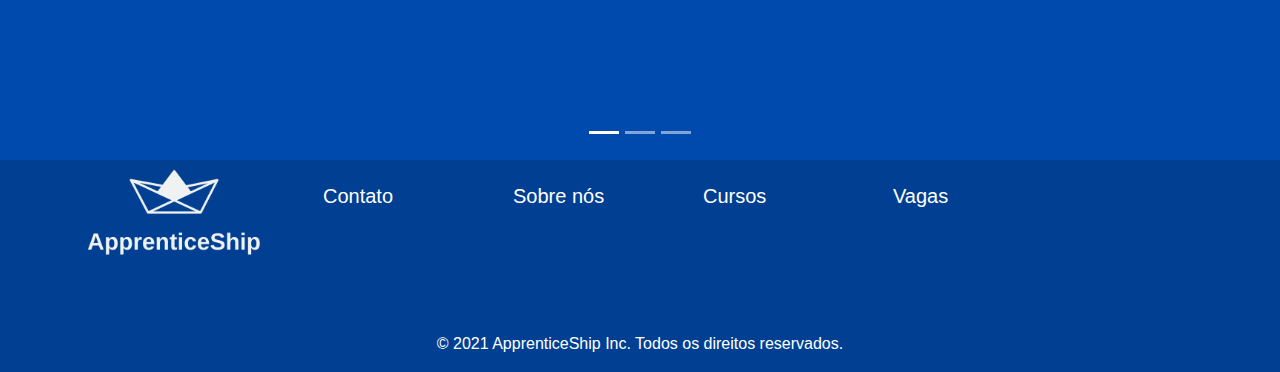
==== commit c60d4696: "letras rodape" ====
--- a/index.html
+++ b/index.html
@@ -128,8 +128,8 @@
         <section class="py-5">
             <div class="container">
                 <div class="row  embed-responsive embed-responsive-21by9">
-                        <iframe src="https://www.youtube.com/embed/HK7feAF4VtI" title="YouTube video player"
-                frameborder="0" allow="accelerometer; autoplay; clipboard-write; encrypted-media; gyroscope; picture-in-picture" allowfullscreen></iframe>
+                    <iframe src="https://www.youtube.com/embed/hYCUUfV3WEU" title="YouTube video player"
+                     frameborder="0" allow="accelerometer; autoplay; clipboard-write; encrypted-media; gyroscope; picture-in-picture" allowfullscreen></iframe>
                 </div>
                <div class="row justify-content-center">
                 <div class="col-sm-3 pt-5">
@@ -185,22 +185,22 @@
                     </div>
                     <div class="col-lg-2 pt-4">
                         <a href="#">
-                            <h3 class="text-white">Contato</h3>
-                        </a>
-                    </div>
-                    <div class="col-lg-2 pt-4">
-                        <a href="#">
-                            <h3 class="text-white">Sobre nós</h3>
-                        </a>
-                    </div>
-                    <div class="col-lg-2 pt-4">
-                        <a href="#">
-                            <h3 class="text-white">Cursos</h3>
-                        </a>
-                    </div>
-                    <div class="col-lg-2 pt-4">
-                        <a href="#">
-                            <h3 class="text-white">Vagas</h3>
+                            <h5 class="text-white">Contato</h5>
+                        </a>
+                    </div>
+                    <div class="col-lg-2 pt-4">
+                        <a href="#">
+                            <h5 class="text-white">Sobre nós</h5>
+                        </a>
+                    </div>
+                    <div class="col-lg-2 pt-4">
+                        <a href="#">
+                            <h5 class="text-white">Cursos</h5>
+                        </a>
+                    </div>
+                    <div class="col-lg-2 pt-4">
+                        <a href="#">
+                            <h5 class="text-white">Vagas</h5>
                         </a>
                     </div>
                     <div class="col-lg-12 text-center pt-5 mb-0">
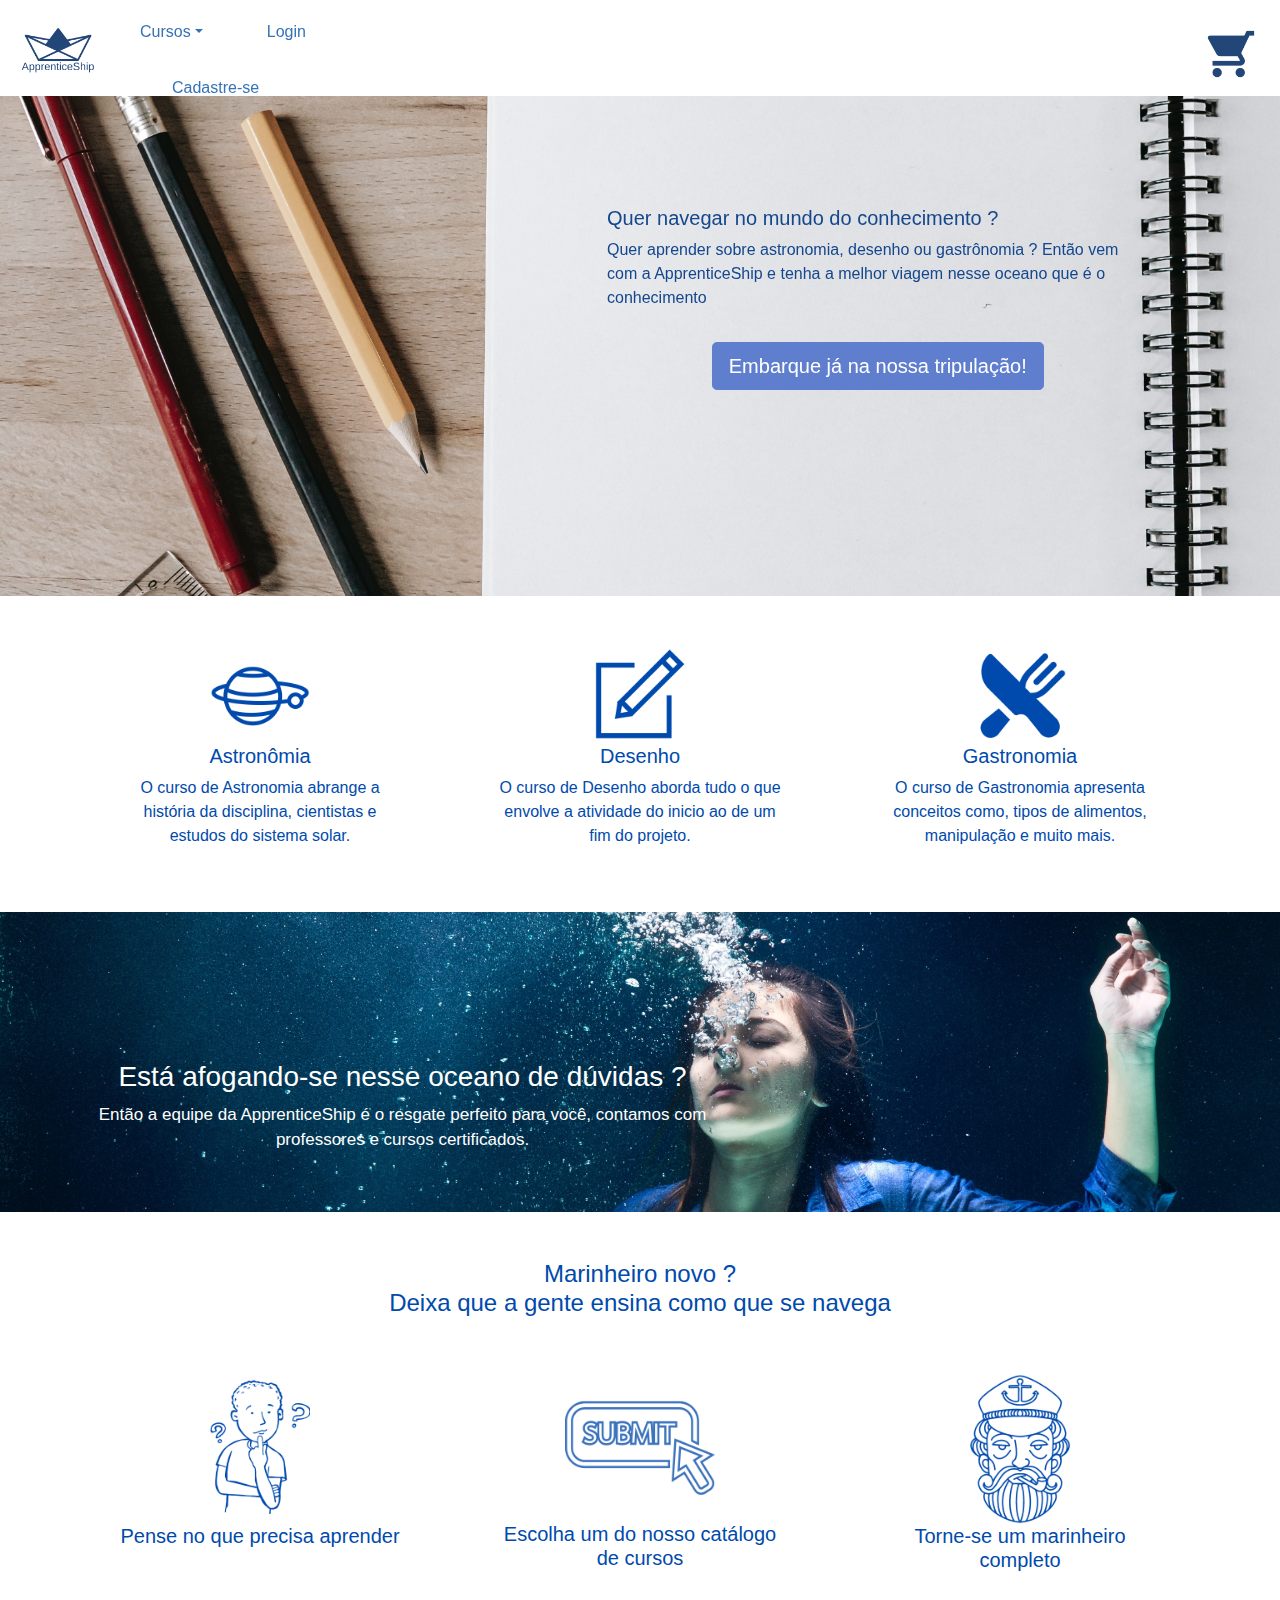
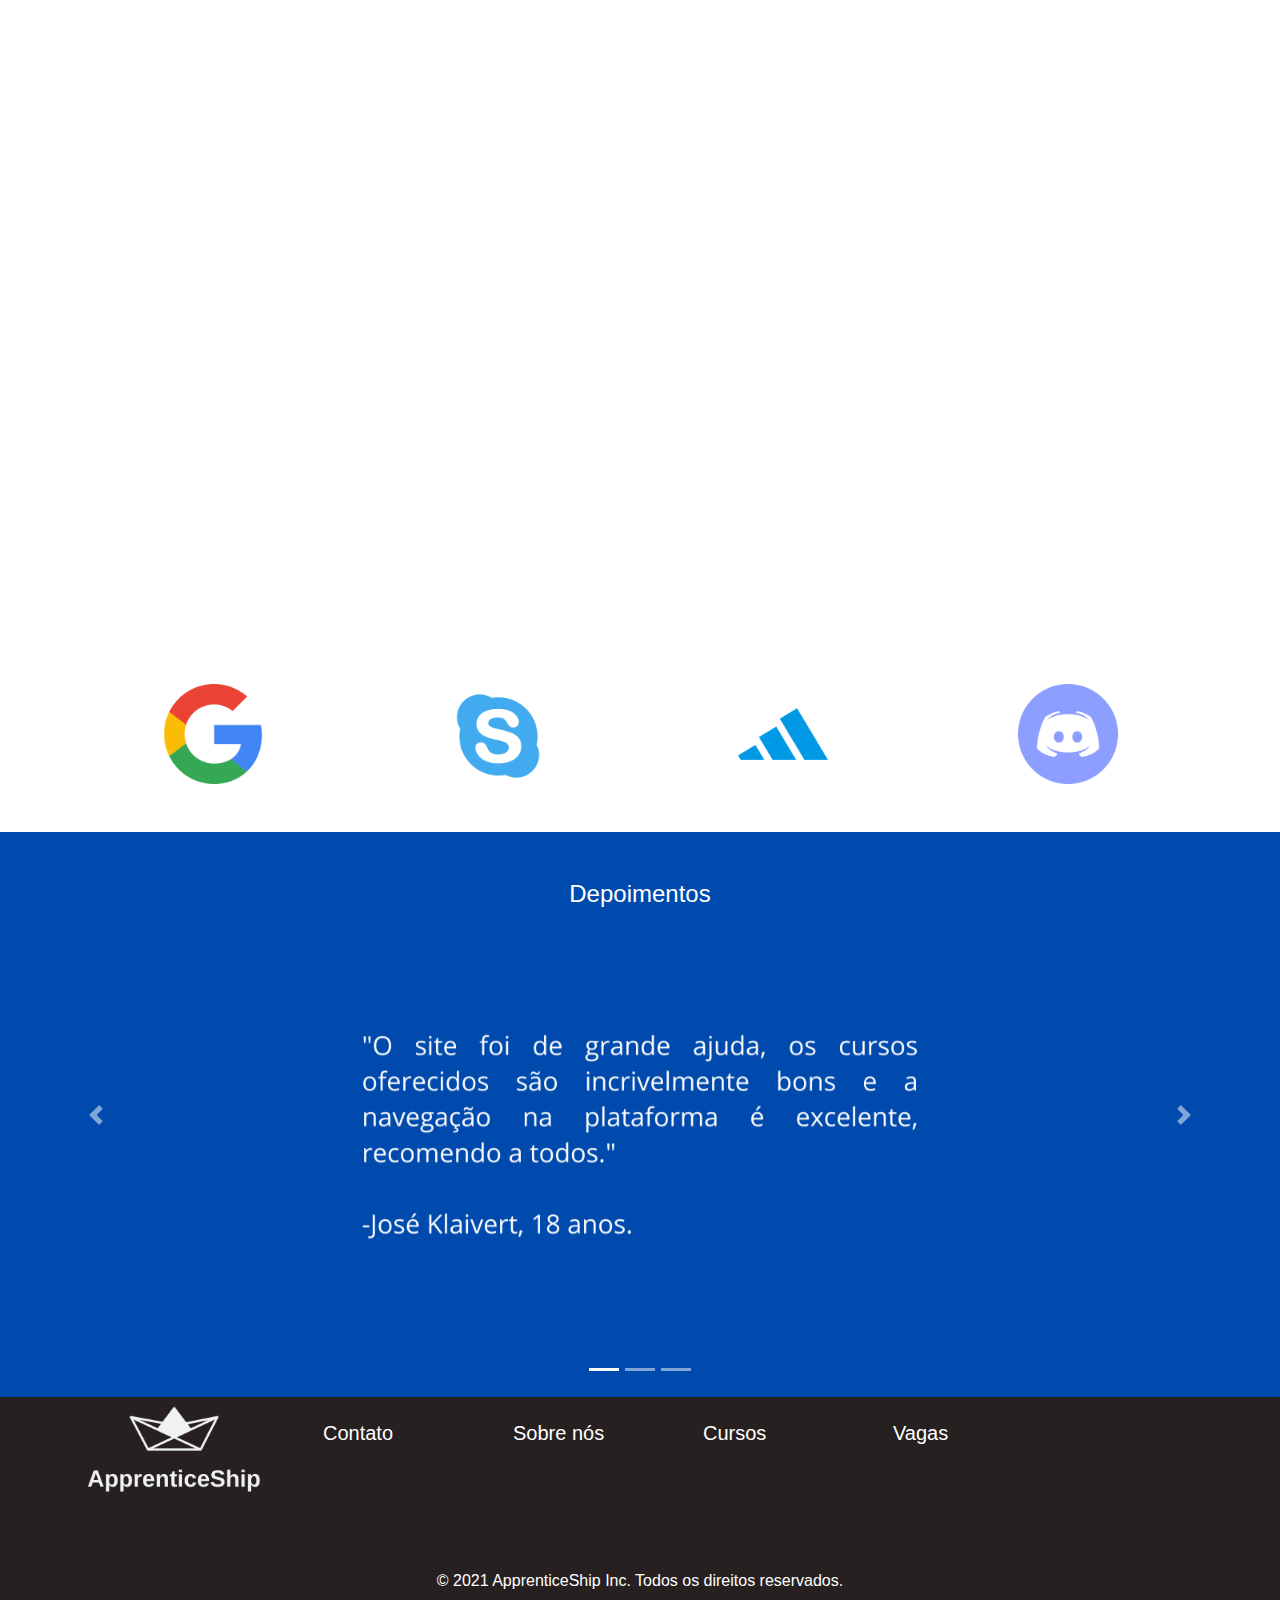
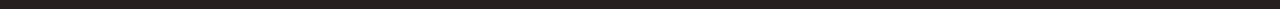
==== commit 45e196fa: "ajust mobile" ====
--- a/index.html
+++ b/index.html
@@ -9,25 +9,74 @@
     <link rel="stylesheet" href="style.css">
     </head>
     <body>
-        <header>
-            <nav class="navbar navbar-light bg-light px-2">
+        <header class="d-none d-md-block">
+            <nav class="navbar navgra fixed-top navbar-expand-lg navbar-light bg-light px-2 pb-5 pt-5">
                 <a class="navbar-brand" href="#">
                     <img src="images\logo2.png" height="50px">
                 </a>
-                <a  href="#">
-                    <h5>Cursos</h5>
-                </a>
-                <a  href="#">
-                    <h5>Login</h5>
-                </a>
-                <a  href="#">
-                    <h5>Cadastre-se</h5>
-                </a>
-                <a class="navbar-brand" href="#">
+                <ul class="nav nav-pills">
+                    <li class="nav-item dropdown">
+                      <a class="nav-link dropdown-toggle pt-4" data-toggle="dropdown" href="#" role="button" aria-haspopup="true" aria-expanded="false">Cursos</a>
+                      <div class="dropdown-menu">
+                        <a class="dropdown-item" href="#">Desenvovimento</a>
+                        <a class="dropdown-item" href="#">Culinária</a>
+                        <a class="dropdown-item" href="#">Ensino médio</a>
+                      </div>
+                    </li>
+                    <li class="nav-item pl-5 pt-4">
+                        <a  href="#" class="text-decoration-none">
+                            Login
+                        </a>
+                    </li>
+                    <li class="nav-item pl-5 pt-4 pr-5  ">
+                        <a  href="#" class="text-decoration-none">
+                            Cadastre-se
+                        </a>
+                    </li>
+                  </ul>
+                  <a class="navbar-brand cart pl-5 pt-3" href="#">
                     <img src="images\cart.png" height="50px">
                 </a>
+            </nav> 
+            
+                
+                
         </header>
-        <section class="my-5 d-md-none section1">
+        <header class="d-md-none">
+            <nav class="navbar fixed-top navbar-expand-lg navbar-light bg-light px-0 pb-5 pt-3">
+                <a class="navbar-brand pt-0 mb-5 navsm" href="#">
+                    <img  class="navsm pr-5" src="images\logo2.png">
+                </a>
+                <ul class="nav nav-pills pl-0">
+                    <li class="nav-item pb-5 dropdown pl-0 pr-1">
+                      <a class="nav-link dropdown-toggle  pl-0 pt-0 pr-5 nav-2" data-toggle="dropdown" href="#" role="button" 
+                      aria-haspopup="true" aria-expanded="false">Cursos</a>
+                      <div class="dropdown-menu">
+                        <a class="dropdown-item" href="#">Desenvovimento</a>
+                        <a class="dropdown-item" href="#">Culinária</a>
+                        <a class="dropdown-item" href="#">Ensino médio</a>
+                      </div>
+                    </li>
+                    <li class="nav-item pb-5 dropdown pr-1">
+                        <a class="nav-link dropdown-toggle pt-0 pr-5 nav-2" data-toggle="dropdown" href="#" role="button" 
+                        aria-haspopup="true" aria-expanded="false">Conta</a>
+                        <div class="dropdown-menu">
+                            <a  href="#" class="dropdown-item">Login</a>
+                            <a  href="#" class="dropdown-item">Cadastre-se</a>
+                        </div>
+                      </li>
+                    <li>
+                        <a class="navbar-brand nav-2" href="#">
+                            <img src="images\cart.png"  class="pb-3 pl-3" height="50px">
+                        </a>
+                    </li>
+                </ul>
+            </nav> 
+            
+                
+                
+        </header>
+        <section class="my-5 d-md-none section1 sec1sm">
             <div class="container pt-2">
                 <div class="row justify-content-end">
                     <div class="col-sm-6 pr-5">
@@ -39,7 +88,7 @@
                 <div class="row mt-3 justify-content-end">
                     <div class="text-center mb-2 pb-5 col-sm-6 pr-5">
                         <a href="#">
-                            <button class="btn btn-primary btn-md">
+                            <button class="btn btn-primary btn-sm">
                                 Embarque já na nossa tripulação!
                             </button>
                         </a>
@@ -90,12 +139,16 @@
             </div>
         </section>
 
-        <section class="section2 py-5">
+        <section class="section2">
             <div class="container">
                 <div class="row pt-5 justify-content-start">
-                    <div class="col-md-7 mt-0 mb-5 text-white text-center">
-                        <p class="title">Está afogando-se nesse oceano de dúvidas ?</p>
-                        <p>Então a equipe da ApprenticeShip é o resgate perfeito para você, contamos com professores e cursos certificados.</p>
+                    <div class="col-md-7 text-white text-center teste  d-sm-block d-md-none">
+                        <h5>Está afogando-se nesse oceano de dúvidas ?</h5>
+                        <p class="text-sec2-2">Então a equipe da ApprenticeShip é o resgate perfeito para você, contamos com professores e cursos certificados.</p>
+                    </div>
+                    <div class="col-md-7 text-white text-center teste d-none d-md-block">
+                        <h3>Está afogando-se nesse oceano de dúvidas ?</h3>
+                        <p class="text-sec2">Então a equipe da ApprenticeShip é o resgate perfeito para você, contamos com professores e cursos certificados.</p>
                     </div>
                 </div>
             </div>
@@ -108,6 +161,7 @@
                         <h4>Marinheiro novo ?<br>Deixa que a gente ensina como que se navega</h4>
                     </div>
                 </div>
+
                 <div class="products row text-center">
                     <div class="col-lg-4 px-5 mb-5 pb-5">
                         <img src="images\pensa.png" height="150px">
@@ -125,30 +179,66 @@
             </div>
         </section>
         
-        <section class="py-5">
-            <div class="container">
-                <div class="row  embed-responsive embed-responsive-21by9">
-                    <iframe src="https://www.youtube.com/embed/hYCUUfV3WEU" title="YouTube video player"
+        <section class="py-5 justify-content-end">
+            <div class="container">
+                <div class="row">
+                    <div class="col embed-responsive embed-responsive-21by9">
+                        <iframe src="https://www.youtube.com/embed/hYCUUfV3WEU" title="YouTube video player"
                      frameborder="0" allow="accelerometer; autoplay; clipboard-write; encrypted-media; gyroscope; picture-in-picture" allowfullscreen></iframe>
-                </div>
-               <div class="row justify-content-center">
-                <div class="col-sm-3 pt-5">
-                    <img src="images\google.png" height="100px">
-                </div>
-                <div class="col-sm-3 pt-5">
-                    <img src="images\skype.png" height="100px">
-                </div>
-                <div class="col-sm-3 pt-5">
-                    <img src="images\adidas.png" height="100px">
-                </div>
-                <div class="col-sm-3 pt-5">
-                    <img src="images\discord.png" height="100px">
-                </div>
-               </div>
-            </div>
-        </section>
-            <div id="carouselExampleIndicators" class="py-5 carousel slide" data-ride="carousel">
-                <h2 class="text-center text-white">Depoimentos</h2>
+                    </div>
+                </div>
+            </div>
+        </section>
+        <section class="text-center pb-5">
+            <div class="container">
+                <div class="row justify-content-center">
+                    <div class="col-sm-3 pt-5">
+                        <img src="images\google.png" height="100px">
+                    </div>
+                    <div class="col-sm-3 pt-5">
+                        <img src="images\skype.png" height="100px">
+                    </div>
+                    <div class="col-sm-3 pt-5">
+                        <img src="images\adidas.png" height="100px">
+                    </div>
+                    <div class="col-sm-3 pt-5">
+                        <img src="images\discord.png" height="100px">
+                    </div>
+                   </div>
+            </div>
+        </section>
+
+
+            <div id="carouselExampleIndicators" class="py-5 carousel slide d-sm-block d-md-none" data-ride="carousel">
+                <h4 class="text-center text-white">Depoimentos</h4>
+                <ol class="carousel-indicators">
+                  <li data-target="#carouselExampleIndicators" data-slide-to="0" class="active"></li>
+                  <li data-target="#carouselExampleIndicators" data-slide-to="1"></li>
+                  <li data-target="#carouselExampleIndicators" data-slide-to="2"></li>
+                </ol>
+                <div class="carousel-inner">
+                  <div class="carousel-item active">
+                    <img class="d-block w-100" src="images\depoi1-2.png">
+                  </div>
+                  <div class="carousel-item">
+                    <img class="d-block w-100" src="images\depoi2-2.png">
+                  </div>
+                  <div class="carousel-item">
+                    <img class="d-block w-100" src="images\depoi3-2.png">
+                  </div>
+                </div>
+                <a class="carousel-control-prev" href="#carouselExampleIndicators" role="button" data-slide="prev">
+                  <span class="carousel-control-prev-icon" aria-hidden="true"></span>
+                  <span class="sr-only">Anterior</span>
+                </a>
+                <a class="carousel-control-next" href="#carouselExampleIndicators" role="button" data-slide="next">
+                  <span class="carousel-control-next-icon" aria-hidden="true"></span>
+                  <span class="sr-only">Próximo</span>
+                </a>
+            </div>
+
+            <div id="carouselExampleIndicators" class="py-5 carousel slide d-none d-md-block" data-ride="carousel">
+                <h4 class="text-center text-white">Depoimentos</h4>
                 <ol class="carousel-indicators">
                   <li data-target="#carouselExampleIndicators" data-slide-to="0" class="active"></li>
                   <li data-target="#carouselExampleIndicators" data-slide-to="1"></li>
@@ -175,10 +265,45 @@
                 </a>
             </div>
 
-        <footer class="bg-primary">
+        <footer class="bg-dark d-none d-md-block">
             <div class="container">
                 <div class="row">
                     <div class="col-lg-2 pb-4 mr-5">
+                        <a href="#">
+                            <img src="images\logoB.png" height="100px">
+                        </a>
+                    </div>
+                    <div class="col-lg-2 pt-4">
+                        <a href="#">
+                            <h5 class="text-white">Contato</h5>
+                        </a>
+                    </div>
+                    <div class="col-lg-2 pt-4">
+                        <a href="#">
+                            <h5 class="text-white">Sobre nós</h5>
+                        </a>
+                    </div>
+                    <div class="col-lg-2 pt-4">
+                        <a href="#">
+                            <h5 class="text-white">Cursos</h5>
+                        </a>
+                    </div>
+                    <div class="col-lg-2 pt-4">
+                        <a href="#">
+                            <h5 class="text-white">Vagas</h5>
+                        </a>
+                    </div>
+                    <div class="col-lg-12 text-center pt-5 mb-0">
+                        <p class="text-white">© 2021 ApprenticeShip Inc. Todos os direitos reservados.</p>
+                    </div>
+                </div>
+            </div>
+        </footer>
+
+        <footer class="bg-dark d-md-none text-center">
+            <div class="container">
+                <div class="row">
+                    <div class="col-lg-2 pb-4">
                         <a href="#">
                             <img src="images\logoB.png" height="100px">
                         </a>
--- a/style.css
+++ b/style.css
@@ -14,7 +14,6 @@
 .btn-primary{
     background-color: #527ff1!important;
     border-color: #527ff1!important;
-    color: black!important;
 }
 .btn-primary:hover{
     background-color: #476ed1!important;
@@ -36,11 +35,11 @@
 .section2{
 
     background-image: url("images/section22.jpg");
+    background-repeat: no-repeat;
     background-size: 100%;
-    background-repeat: no-repeat ;
     background-position: center;
-    padding-bottom: 150px!important;
-    padding-top: 150px!important;
+    padding-top: 100px!important;
+    height: 300px;
 }
 .se1{
     color: #004aad;
@@ -53,17 +52,47 @@
     padding-top: 200px!important;
     height: 50px!important;
 }
-.pe{
-    padding-right: 300px;
-    font-size: 13px;
+.slide{
+    padding-left: 20% !important;
+    padding-right: 20% !important;
+    background-color: #004aad;
 }
-.title{
-    padding-top: 10px;
-    font-size: 15px;
-    font-weight: bold;
+.text-sec2{
+    font-size: 17px;
 }
-.slide{
-    padding-left: 100px !important;
-    padding-right: 100px !important;
-    background-color: #004aad;
+.text-sec2-2{
+    font-size: 12px;
+}
+.bg-dark{
+    background-color: #272020 !important;
+}
+.navgra{
+    height: 80px;
+}
+.nav-2{
+    width: 50px !important;
+}
+.cart{
+    padding-left:  60%!important;
+}
+.navsm{
+    height: 50px!important;
+    padding-bottom: 5px!important;
+}
+.cartsm{
+    height: 50px!important;
+}
+.sec1sm{
+    padding-left: 30%;
+    background-image: url("images/section1-1.jpg");
+    background-size: 170%;
+    background-repeat: no-repeat ;
+    background-position: center;
+    filter: grayscale(30%);
+    padding-bottom: 150px!important;
+    padding-top: 190px!important;
+    font-size: 18px;
+}
+.futp{
+    padding-left: 20%;
 }